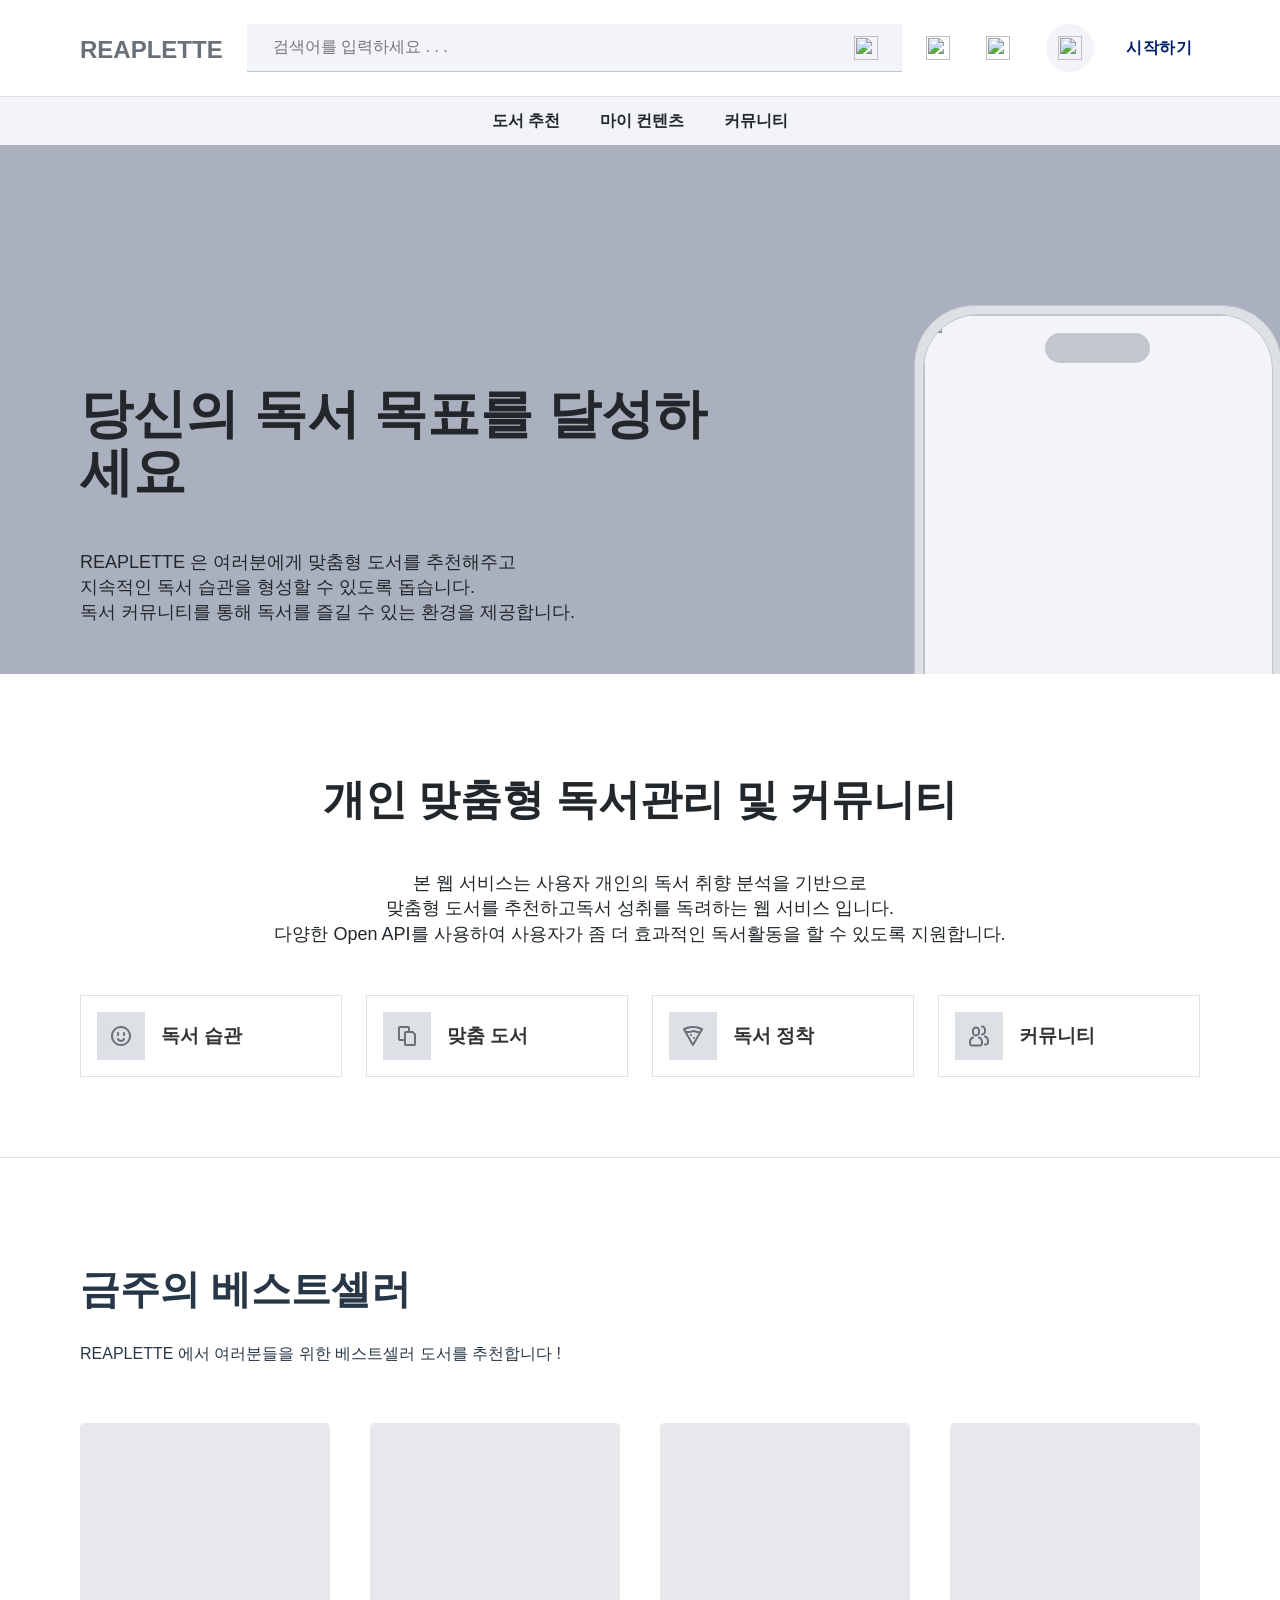
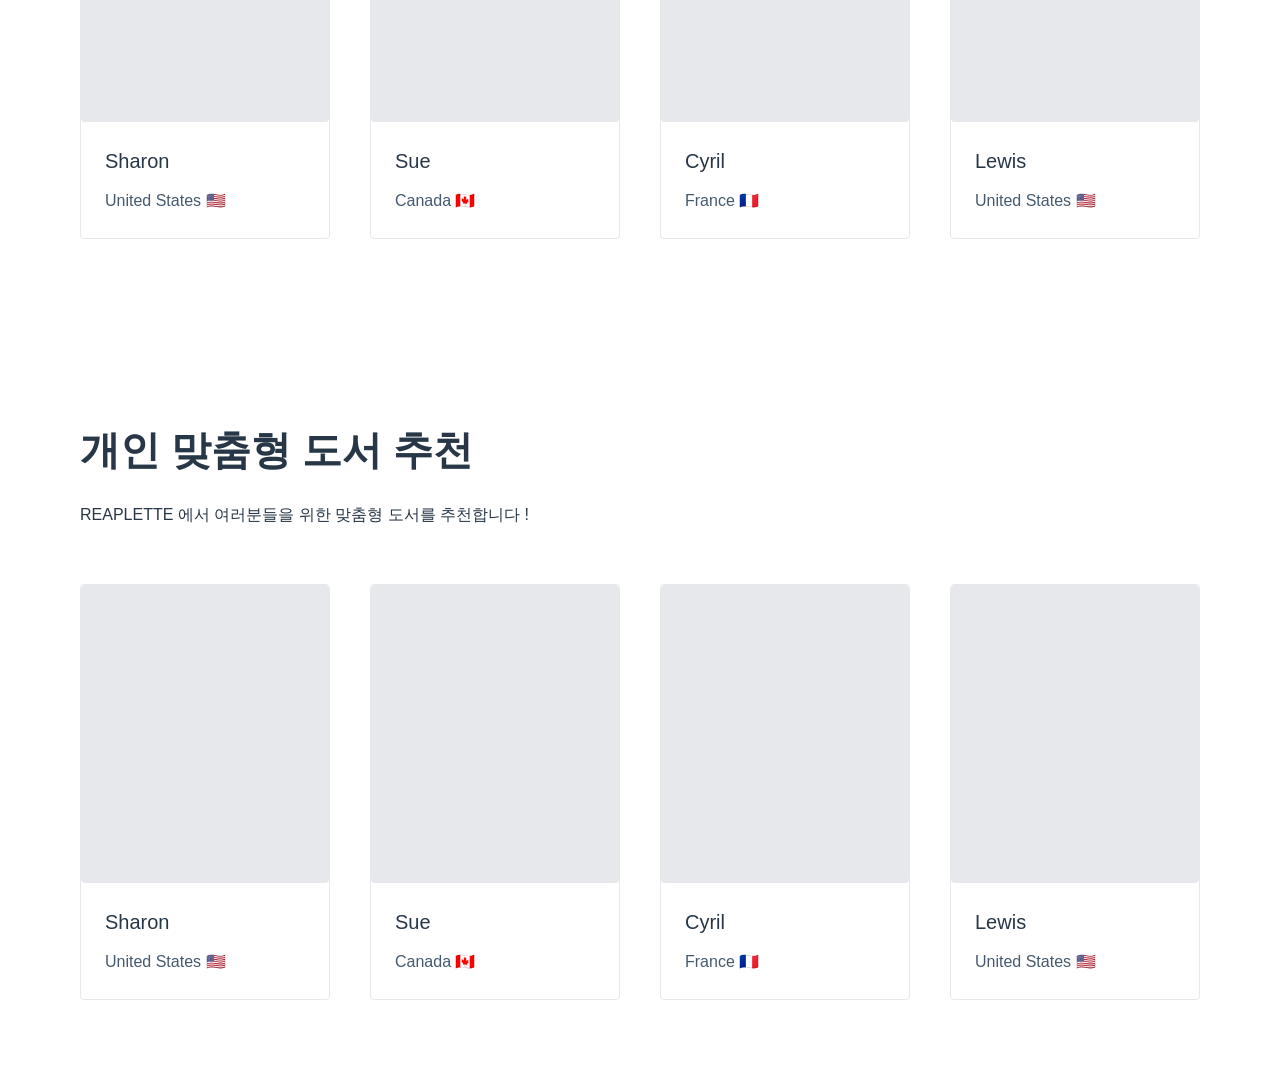
==== webapp/WEB-INF/views/index.html @ 8cab326d "폴더링 정립" ====
<!DOCTYPE html>
<html lang="en">
<head>
  <meta charset="UTF-8">
  <meta http-equiv="X-UA-Compatible" content="IE=edge">
  <meta name="viewport" content="width=device-width, initial-scale=1.0">
  <link rel="stylesheet" href="./vars.css">
  <link rel="stylesheet" href="../resources/css/indexstyle.css">
  <link rel="stylesheet" href="../resources/css/headerstyle.css">
  
  
  <style>

.container {
    max-width: 1200px;
    margin: 0 auto;
    padding: 20px;
  }
  
  .header {
    display: flex;
    justify-content: space-between;
    align-items: center;
    margin-bottom: 20px;
  }
  
  .header h1 {
    font-size: 1.5rem;
    color: #333;
  }
  
  .new-post-btn {
    padding: 10px 20px;
    background-color: #007bff;
    color: white;
    border: none;
    border-radius: 5px;
    cursor: pointer;
    float: right;
  }
  
  .new-post-btn:hover {
    background-color: #0056b3;
  }
  
  .post-grid {
    display: grid;
    grid-template-columns: repeat(4, 1fr);
    gap: 20px;
  }
  
  .post-card {
    background: white;
    border-radius: 8px;
    box-shadow: 0 4px 8px rgba(0, 0, 0, 0.1);
    overflow: hidden;
    transition: transform 0.2s;
  }
  
  .post-card:hover {
    transform: translateY(-5px);
  }
  
  .image-placeholder {
    width: 100%;
    height: 150px;
    background-color: #ddd;
  }
  
  .post-info {
    padding: 15px;
  }
  
  .category {
    font-size: 0.9rem;
    color: #007bff;
  }
  
  .title {
    font-size: 1.2rem;
    color: #333;
    margin: 10px 0;
  }
  
  .description {
    font-size: 0.9rem;
    color: #666;
  }
  
  .author {
    display: flex;
    align-items: center;
    margin-top: 15px;
  }
  
  .avatar-placeholder {
    width: 40px;
    height: 40px;
    background-color: #ccc;
    border-radius: 50%;
    margin-right: 10px;
  }
  
  .name {
    font-size: 0.9rem;
    font-weight: bold;
    color: #333;
  }
  
  .role {
    font-size: 0.8rem;
    color: #666;
  }
  
  .view-more-btn {
    display: block;
    margin: 20px auto;
    padding: 10px 20px;
    background-color: #007bff;
    color: white;
    border: none;
    border-radius: 5px;
    cursor: pointer;
  }
  
  .view-more-btn:hover {
    background-color: #0056b3;
  }
  

   a,
   button,
   input,
   select,
   h1,
   h2,
   h3,
   h4,
   h5,
   * {
       box-sizing: border-box;
       margin: 0;
       padding: 0;
       border: none;
       text-decoration: none;
       background: none;
   
       -webkit-font-smoothing: antialiased;
   }
   
   menu, ol, ul {
       list-style-type: none;
       margin: 0;
       padding: 0;
   }


   </style>
  <title>리플렛 방문을 환영합니다.</title>
</head>
<body>

    <header>
        <link rel="stylesheet" href="../../resources/css/headerstyle.css">
        
        
          <div class="desktop-horizontal-logo-left-not-logged-menu-bottom-search-icons-right">
            <div class="top">
              <div class="logo">
        
                <!-- 메인 이동 -->
                <a href="/index">
                  <div class="text">
                    <div class="webby-frames">REAPLETTE</div>
                    <div class="for-figma"></div>
                  </div>
                </a>
              </div>
        
              <!-- 검색창 -->
              <form class="field" action="/search/total">
                <div>
                  
                  <input class="text2" placeholder="검색어를 입력하세요 . . .">
                  <img class="icon-jam-icons-outline-logos-search"
                  src="../../resources/images/icon-jam-icons-outline-logos-search0.svg" />
                </div>
              </form>
        
        
              <!-- 커뮤니티 버튼 -->
              <a href="/community/main">
                <div class="buttons-group">
                  <img class="icon-heroicons-outline-user-group"
                    src="../../resources/images/icon-heroicons-outline-user-group0.svg" />
                </div>
              </a>
        
              <!-- 알람버튼 -->
              <a href="/notification/list">
                <div class="button">
                  <img class="icon-jam-icons-outline-logos-bell"
                    src="../../resources/images/icon-jam-icons-outline-logos-bell0.svg" />
                </div>
              </a>
        
              <!-- 유저프로필 -->
              <a href="/myPage/info">
                <div class="user-thumb">
                  <img class="icon-jam-icons-outline-logos-user"
                    src="../../resources/images/icon-jam-icons-outline-logos-user0.svg" />
                </div>
        
              </a>
        
        
              <!-- 로그인/회원가입버튼 -->
              <a href="/login.jsp">
                <div class="button2">
        
                  <div class="text-container">
                    <div class="button-text">시작하기</div>
                  </div>
        
                </div>
              </a>
        
        
            </div>
          </div>
        
          <div class="menu">
        
            <div class="left">
        
              <a href="/rec/recBooks">
                <div class="menu-item">
                  <div class="menu-item2">도서 추천</div>
                </div>
              </a>
        
        
              <a href="/myPage/info">
                <div class="menu-item">
                  <div class="menu-item2">마이 컨텐츠</div>
                </div>
              </a>
        
              <a href="/community/main">
                <div class="menu-item">
                  <div class="menu-item2">커뮤니티</div>
                </div>
              </a>
        
            </div>
          </div>
          </div>
        
        </header>

  <div class="div">
   
    <div class="section">
      <div class="content">
        <div class="section-text">
          <div class="top2">
            <div class="main-headline">당신의 독서 목표를 달성하세요</div>
          </div>
          <div class="paragraph">
            REAPLETTE 은 여러분에게 맞춤형 도서를 추천해주고<br>지속적인 독서 습관을 형성할 수 있도록 돕습니다.
            <br/>
            독서 커뮤니티를 통해 독서를 즐길 수 있는 환경을 제공합니다.
          </div>
        </div>
      </div>
      <div class="right">
        <div class="screen-phone">
          <img class="image" src="image0.png" />
          <div class="dynamic-island"></div>
        </div>
      </div>
    </div>
    <div class="section2">
      <div class="section-text">
        <div class="top2">
          <div class="secondary-headline">개인 맞춤형 독서관리 및 커뮤니티</div>
        </div>
        <div class="paragraph2">
            본 웹 서비스는 사용자 개인의 독서 취향 분석을 기반으로<br>맞춤형 도서를 추천하고독서 성취를 독려하는 웹 서비스 입니다.<br>다양한 Open API를 사용하여 사용자가 좀 더 효과적인 독서활동을 할 수 있도록 지원합니다.
        </div>
      </div>
      <div class="row">
        <div class="stats-card">
          <div class="content2">
            <div class="icon-container">
              <img
                class="icon-jam-icons-outline-logos-smiley"
                src="../resources/images/icon-jam-icons-outline-logos-smiley0.svg"
              />
            </div>
            <div class="text4">
              <div class="title-container">
                <div class="title">독서 습관</div>
              </div>
              
            </div>
          </div>
        </div>

        <div class="stats-card">
          <div class="content2">
            <div class="icon-container">
              <img
                class="icon-jam-icons-outline-logos-files"
                src="../resources/images/icon-jam-icons-outline-logos-files0.svg"
              />
            </div>
            <div class="text4">
              <div class="title-container">
                <div class="title">맞춤 도서</div>
              </div>
             
            </div>
          </div>
        </div>
        <div class="stats-card">
          <div class="content2">
            <div class="icon-container">
              <img
                class="icon-jam-icons-outline-logos-pizza-slice"
                src="../resources/images/icon-jam-icons-outline-logos-pizza-slice0.svg"
              />
            </div>
            <div class="text4">
              <div class="title-container">
                <div class="title">독서 정착</div>
              </div>
              
            </div>
          </div>
        </div>
        <div class="stats-card">
          <div class="content2">
            <div class="icon-container">
              <img
                class="icon-jam-icons-outline-logos-users"
                src="../resources/images/icon-jam-icons-outline-logos-users0.svg"
              />
            </div>
            <div class="text4">
              <div class="title-container">
                <div class="title">커뮤니티</div>
              </div>
             
            </div>
          </div>
        </div>
      </div>
    </div>

    
    


    <div class="auto-layout-vertical">
        <div class="auto-layout-horizontal">
          <div class="auto-layout-vertical2">
            <div class="auto-layout-vertical3">
              
              <div class="div2">금주의 베스트셀러</div>
            </div>
            <div
              class="we-re-mega-grateful-to-have-the-opportunity-to-educate-so-many-designers-and-developers-around-the-world-who-enjoy-the-energy-we-educate-with"
            >
              REAPLETTE 에서 여러분들을 위한 베스트셀러 도서를 추천합니다 !
            </div>
          </div>
          <div class="type-primary-size-large-status-enable2">
            <div class="button5">Read Testimonials</div>
          </div>
        </div>
        <div class="auto-layout-horizontal2">
  
          <div class="style-informative-orientation-vertical">
            <div class="style-square"></div>
            <div class="auto-layout-vertical4">
              <div class="auto-layout-vertical5">
                <div class="sharon">Sharon</div>
                <div class="united-states">United States 🇺🇸</div>
              </div>
            </div>
          </div>
          <div class="style-informative-orientation-vertical">
            <div class="style-square"></div>
            <div class="auto-layout-vertical4">
              <div class="auto-layout-vertical5">
                <div class="sue">Sue</div>
                <div class="canada">Canada 🇨🇦</div>
              </div>
            </div>
          </div>
  
          
  
          <div class="style-informative-orientation-vertical">
            <div class="style-square"></div>
            <div class="auto-layout-vertical4">
              <div class="auto-layout-vertical5">
                <div class="cyril">Cyril</div>
                <div class="france">France 🇫🇷</div>
              </div>
            </div>
          </div>
  
          <div class="style-informative-orientation-vertical">
            <div class="style-square"></div>
            <div class="auto-layout-vertical4">
              <div class="auto-layout-vertical5">
                <div class="lewis">Lewis</div>
                <div class="united-states">United States 🇺🇸</div>
              </div>
            </div>  
          </div>
  
        </div>
      </div>


    <!-- <div class="section3">
      <div class="section-text2">
        <div class="top2">
          <div class="secondary-headline">추천 작가</div>
        </div>
      </div>

      <div class="images">
        <div class="team-member">
          <img class="placeholder-picture" src="placeholder-picture0.png" />
          <div class="name-and-role">
            <div class="name">Darrell Steward</div>
            <div class="role">UI Designer &amp; Co-founder</div>
          </div>
          <div class="frame-48">
            <img
              class="icon-jam-icons-outline-logos-linkedin"
              src="icon-jam-icons-outline-logos-linkedin0.svg"
            />
            <img
              class="icon-jam-icons-outline-logos-twitter"
              src="icon-jam-icons-outline-logos-twitter0.svg"
            />
            <img
              class="icon-jam-icons-outline-logos-instagram"
              src="icon-jam-icons-outline-logos-instagram0.svg"
            />
            <img
              class="icon-jam-icons-outline-logos-facebook"
              src="icon-jam-icons-outline-logos-facebook0.svg"
            />
          </div>
          <div class="button4">
            <div class="text-container2">
              <div class="button-text2">Contact Darrell</div>
            </div>
          </div>
        </div>
        <div class="team-member">
          <img class="placeholder-picture" src="placeholder-picture1.png" />
          <div class="name-and-role">
            <div class="name">Savannah Nguyen</div>
            <div class="role">UX Designer &amp; Co-founder</div>
          </div>
          <div class="frame-48">
            <img
              class="icon-jam-icons-outline-logos-linkedin2"
              src="icon-jam-icons-outline-logos-linkedin1.svg"
            />
            <img
              class="icon-jam-icons-outline-logos-twitter2"
              src="icon-jam-icons-outline-logos-twitter1.svg"
            />
            <img
              class="icon-jam-icons-outline-logos-instagram2"
              src="icon-jam-icons-outline-logos-instagram1.svg"
            />
            <img
              class="icon-jam-icons-outline-logos-facebook2"
              src="icon-jam-icons-outline-logos-facebook1.svg"
            />
          </div>
          <div class="button4">
            <div class="text-container2">
              <div class="button-text2">Contact Savannah</div>
            </div>
          </div>
        </div>
        <div class="team-member">
          <img class="placeholder-picture" src="placeholder-picture2.png" />
          <div class="name-and-role">
            <div class="name">Dianne Russell</div>
            <div class="role">Developer</div>
          </div>
          <div class="frame-48">
            <img
              class="icon-jam-icons-outline-logos-linkedin3"
              src="icon-jam-icons-outline-logos-linkedin2.svg"
            />
            <img
              class="icon-jam-icons-outline-logos-twitter3"
              src="icon-jam-icons-outline-logos-twitter2.svg"
            />
            <img
              class="icon-jam-icons-outline-logos-instagram3"
              src="icon-jam-icons-outline-logos-instagram2.svg"
            />
            <img
              class="icon-jam-icons-outline-logos-facebook3"
              src="icon-jam-icons-outline-logos-facebook2.svg"
            />
          </div>
          <div class="button4">
            <div class="text-container2">
              <div class="button-text2">Contact Dianne</div>
            </div>
          </div>
        </div>
        <div class="team-member">
          <img class="placeholder-picture" src="placeholder-picture3.png" />
          <div class="name-and-role">
            <div class="name">Kristin Watson</div>
            <div class="role">Sr. Product Designer</div>
          </div>
          <div class="frame-48">
            <img
              class="icon-jam-icons-outline-logos-linkedin4"
              src="icon-jam-icons-outline-logos-linkedin3.svg"
            />
            <img
              class="icon-jam-icons-outline-logos-twitter4"
              src="icon-jam-icons-outline-logos-twitter3.svg"
            />
            <img
              class="icon-jam-icons-outline-logos-instagram4"
              src="icon-jam-icons-outline-logos-instagram3.svg"
            />
            <img
              class="icon-jam-icons-outline-logos-facebook4"
              src="icon-jam-icons-outline-logos-facebook3.svg"
            />
          </div>
          <div class="button4">
            <div class="text-container2">
              <div class="button-text2">Contact Kristin</div>
            </div>
          </div>
        </div>
      </div>
    </div> -->


    <div class="auto-layout-vertical">
      <div class="auto-layout-horizontal">
        <div class="auto-layout-vertical2">
          <div class="auto-layout-vertical3">
            
            <div class="div2">개인 맞춤형 도서 추천</div>
          </div>
          <div
            class="we-re-mega-grateful-to-have-the-opportunity-to-educate-so-many-designers-and-developers-around-the-world-who-enjoy-the-energy-we-educate-with"
          >
            REAPLETTE 에서 여러분들을 위한 맞춤형 도서를 추천합니다 !
          </div>
        </div>
        <div class="type-primary-size-large-status-enable2">
          <div class="button5">Read Testimonials</div>
        </div>
      </div>
      <div class="auto-layout-horizontal2">

        <div class="style-informative-orientation-vertical">
          <div class="style-square"></div>
          <div class="auto-layout-vertical4">
            <div class="auto-layout-vertical5">
              <div class="sharon">Sharon</div>
              <div class="united-states">United States 🇺🇸</div>
            </div>
          </div>
        </div>
        <div class="style-informative-orientation-vertical">
          <div class="style-square"></div>
          <div class="auto-layout-vertical4">
            <div class="auto-layout-vertical5">
              <div class="sue">Sue</div>
              <div class="canada">Canada 🇨🇦</div>
            </div>
          </div>
        </div>

        

        <div class="style-informative-orientation-vertical">
          <div class="style-square"></div>
          <div class="auto-layout-vertical4">
            <div class="auto-layout-vertical5">
              <div class="cyril">Cyril</div>
              <div class="france">France 🇫🇷</div>
            </div>
          </div>
        </div>

        <div class="style-informative-orientation-vertical">
          <div class="style-square"></div>
          <div class="auto-layout-vertical4">
            <div class="auto-layout-vertical5">
              <div class="lewis">Lewis</div>
              <div class="united-states">United States 🇺🇸</div>
            </div>
          </div>  
        </div>

      </div>
    </div>


 <!-- 건호 섹션 부분 -->
    <!-- <section class="container">
        <div>
            <header class="header">
                <h1>🔥 실시간 인기 게시글</h1>
            </header>

            <div class="post-grid">

                <div class="post-card">
                    <div class="image-placeholder"></div>
                    <div class="post-info">
                        <p class="category">Category</p>
                        <h3 class="title">Title</h3>
                        <p class="description">
                            Egestas elit dui scelerisque ut eu purus aliquam vitae habitasse.
                        </p>
                        <div class="author">
                            <div class="avatar-placeholder"></div>
                            <div>
                                <p class="name">Jane Doe</p>
                                <p class="role">Senior Designer</p>
                            </div>
                        </div>
                    </div>
                </div>

                <div class="post-card">
                    <div class="image-placeholder"></div>
                    <div class="post-info">
                        <p class="category">Category</p>
                        <h3 class="title">Title</h3>
                        <p class="description">
                            Egestas elit dui scelerisque ut eu purus aliquam vitae habitasse.
                        </p>
                        <div class="author">
                            <div class="avatar-placeholder"></div>
                            <div>
                                <p class="name">Jane Doe</p>
                                <p class="role">Senior Designer</p>
                            </div>
                        </div>
                    </div>
                </div>

                <div class="post-card">
                    <div class="image-placeholder"></div>
                    <div class="post-info">
                        <p class="category">Category</p>
                        <h3 class="title">Title</h3>
                        <p class="description">
                            Egestas elit dui scelerisque ut eu purus aliquam vitae habitasse.
                        </p>
                        <div class="author">
                            <div class="avatar-placeholder"></div>
                            <div>
                                <p class="name">Jane Doe</p>
                                <p class="role">Senior Designer</p>
                            </div>
                        </div>
                    </div>
                </div>

                <div class="post-card">
                    <div class="image-placeholder"></div>
                    <div class="post-info">
                        <p class="category">Category</p>
                        <h3 class="title">Title</h3>
                        <p class="description">
                            Egestas elit dui scelerisque ut eu purus aliquam vitae habitasse.
                        </p>
                        <div class="author">
                            <div class="avatar-placeholder"></div>
                            <div>
                                <p class="name">Jane Doe</p>
                                <p class="role">Senior Designer</p>
                            </div>
                        </div>
                    </div>
                </div>
            </div>
        </div>
    </section> -->


    <!-- footer 부분 -->
    <!-- <div class="desktop-m-logo-left-menu-icons-copy-layout-1">
      <div class="top3">
        <div class="logo-container">
          <div class="logo">
            <img class="icon-container2" src="icon-container4.svg" />
            <div class="text">
              <div class="webby-frames2">WebbyFrames</div>
              <div class="for-figma2">for Figma</div>
            </div>
          </div>
        </div>
        <div class="menu2">
          <div class="menu-item4">
            <div class="menu-item5">Eleven</div>
          </div>
          <div class="menu-item4">
            <div class="menu-item5">Twelve</div>
          </div>
          <div class="menu-item4">
            <div class="menu-item5">Thirteen</div>
          </div>
          <div class="menu-item4">
            <div class="menu-item5">Fourteen</div>
          </div>
          <div class="menu-item4">
            <div class="menu-item5">Fifteen</div>
          </div>
          <div class="menu-item4">
            <div class="menu-item5">Sixteen</div>
          </div>
        </div>
        
        
        <div class="social-icons">
          <img
            class="icon-jam-icons-outline-logos-youtube"
            src="icon-jam-icons-outline-logos-youtube0.svg"
          />
          <img
            class="icon-jam-icons-outline-logos-facebook5"
            src="icon-jam-icons-outline-logos-facebook4.svg"
          />
          <img
            class="icon-jam-icons-outline-logos-twitter5"
            src="icon-jam-icons-outline-logos-twitter4.svg"
          />
          <img
            class="icon-jam-icons-outline-logos-instagram5"
            src="icon-jam-icons-outline-logos-instagram4.svg"
          />
          <img
            class="icon-jam-icons-outline-logos-linkedin5"
            src="icon-jam-icons-outline-logos-linkedin4.svg"
          />
        </div>
      </div>
      <div class="company-name-202-x-all-rights-reserved">
        CompanyName @ 202X. All rights reserved.
      </div>
    </div> -->
  </div>
  
</body>
</html>
---- webapp/WEB-INF/resources/css/indexstyle.css ----
.div,
.div * {
  box-sizing: border-box;
}
.div {
  display: flex;
  flex-direction: column;
  gap: 1.4375rem;
  align-items: flex-start;
  justify-content: flex-start;
  position: relative;
}
.desktop-horizontal-logo-left-not-logged-menu-bottom-search-icons-right {
  background: var(--default-white, #ffffff);
  border-style: solid;
  border-color: var(--coolgray-20, #dde1e6);
  border-width: 0rem 0rem 0.0625rem 0rem;
  display: flex;
  flex-direction: column;
  gap: 0rem;
  align-items: flex-start;
  justify-content: center;
  align-self: stretch;
  flex-shrink: 0;
  position: relative;
}
.top {
  padding: 1.5rem 5rem 1.5rem 5rem;
  display: flex;
  flex-direction: row;
  gap: 1.5rem;
  align-items: center;
  justify-content: flex-start;
  align-self: stretch;
  flex-shrink: 0;
  position: relative;
}
.logo {
  display: flex;
  flex-direction: row;
  gap: 0.25rem;
  align-items: flex-start;
  justify-content: flex-start;
  flex-shrink: 0;
  position: relative;
}
.text {
  display: flex;
  flex-direction: column;
  align-items: flex-end;
  justify-content: center;
  flex-shrink: 0;
  position: relative;
}
.webby-frames {
  color: var(--coolgray-60, #697077);
  text-align: left;
  font-family: var(--heading-4-font-family, "Roboto-Bold", sans-serif);
  font-size: var(--heading-4-font-size, 1.5rem);
  line-height: var(--heading-4-line-height, 110%);
  font-weight: var(--heading-4-font-weight, 700);
  position: relative;
  display: flex;
  align-items: flex-end;
  justify-content: flex-start;
}
.for-figma {
  margin: -0.25rem 0 0 0;
  color: var(--coolgray-60, #697077);
  text-align: left;
  font-family: var(--body-xs-font-family, "Roboto-Regular", sans-serif);
  font-size: var(--body-xs-font-size, 0.75rem);
  line-height: var(--body-xs-line-height, 140%);
  font-weight: var(--body-xs-font-weight, 400);
  position: relative;
}
.field {
  background: var(--coolgray-10, #f2f4f8);
  border-style: solid;
  border-color: var(--coolgray-30, #c1c7cd);
  border-width: 0rem 0rem 0.0625rem 0rem;
  padding: 0.75rem 1rem 0.75rem 1rem;
  display: flex;
  flex-direction: row;
  gap: 0.5rem;
  align-items: center;
  justify-content: flex-start;
  flex: 1;
  height: 3rem;
  position: relative;
}
.icon-jam-icons-outline-logos-search {
  flex-shrink: 0;
  width: 1.5rem;
  height: 1.5rem;
  position: relative;
  overflow: visible;
}
.text2 {
  color: var(--coolgray-60, #697077);
  text-align: left;
  font-family: var(--body-m-font-family, "Roboto-Regular", sans-serif);
  font-size: var(--body-m-font-size, 1rem);
  line-height: var(--body-m-line-height, 140%);
  font-weight: var(--body-m-font-weight, 400);
  position: relative;
  flex: 1;
}
.buttons-group {
  display: flex;
  flex-direction: row;
  gap: 1rem;
  align-items: center;
  justify-content: flex-end;
  flex-shrink: 0;
  position: relative;
}
.icon-heroicons-outline-user-group {
  flex-shrink: 0;
  width: 1.5rem;
  height: 1.5rem;
  position: relative;
  overflow: visible;
}
.button {
  padding: 1rem 0.5rem 1rem 0.5rem;
  display: flex;
  flex-direction: row;
  gap: 1rem;
  align-items: center;
  justify-content: center;
  flex-shrink: 0;
  width: 3rem;
  height: 3rem;
  position: relative;
}
.icon-jam-icons-outline-logos-bell {
  flex-shrink: 0;
  width: 1.5rem;
  height: 1.5rem;
  position: relative;
  overflow: visible;
}
.badge {
  background: var(--default-alert, #da1e28);
  border-radius: 0.75rem;
  padding: 0.03125rem 0.34375rem 0.03125rem 0.34375rem;
  display: flex;
  flex-direction: row;
  gap: 0.625rem;
  align-items: center;
  justify-content: center;
  flex-shrink: 0;
  position: absolute;
  left: 1.5rem;
  top: 0.5rem;
}
.text3 {
  color: var(--default-white, #ffffff);
  text-align: center;
  font-family: var(--body-xs-font-family, "Roboto-Regular", sans-serif);
  font-size: var(--body-xs-font-size, 0.75rem);
  line-height: var(--body-xs-line-height, 140%);
  font-weight: var(--body-xs-font-weight, 400);
  position: relative;
}
.user-thumb {
  background: var(--coolgray-10, #f2f4f8);
  border-radius: 6.25rem;
  display: flex;
  flex-direction: row;
  gap: 0.625rem;
  align-items: center;
  justify-content: center;
  flex-shrink: 0;
  width: 3rem;
  height: 3rem;
  position: relative;
}
.icon-jam-icons-outline-logos-user {
  flex-shrink: 0;
  width: 1.5rem;
  height: 1.5rem;
  position: relative;
  overflow: visible;
}
.button2 {
  padding: 1rem 0.5rem 1rem 0.5rem;
  display: flex;
  flex-direction: row;
  gap: 1rem;
  align-items: center;
  justify-content: center;
  flex-shrink: 0;
  height: 3rem;
  position: relative;
}
.text-container {
  display: flex;
  flex-direction: row;
  gap: 0rem;
  align-items: center;
  justify-content: center;
  flex-shrink: 0;
  position: relative;
}
.button-text {
  color: var(--primary-90, #001d6c);
  text-align: left;
  font-family: var(--button-m-font-family, "Roboto-Bold", sans-serif);
  font-size: var(--button-m-font-size, 1rem);
  line-height: var(--button-m-line-height, 100%);
  letter-spacing: var(--button-m-letter-spacing, 0.03125rem);
  font-weight: var(--button-m-font-weight, 700);
  position: relative;
}
.menu {
  background: var(--coolgray-10, #f2f4f8);
  padding: 0.5rem 5rem 0.5rem 5rem;
  display: flex;
  flex-direction: row;
  gap: 0.5rem;
  align-items: center;
  justify-content: flex-start;
  align-self: stretch;
  flex-shrink: 0;
  position: relative;
}
.left {
  display: flex;
  flex-direction: row;
  gap: 0.5rem;
  align-items: center;
  justify-content: center;
  flex: 1;
  position: relative;
}
.menu-item {
  padding: 0.5rem 1rem 0.5rem 1rem;
  display: flex;
  flex-direction: row;
  gap: 0.5rem;
  align-items: center;
  justify-content: flex-start;
  flex-shrink: 0;
  position: relative;
}
.menu-item2 {
  color: var(--coolgray-90, #21272a);
  text-align: left;
  font-family: var(--other-menu-m-font-family, "Roboto-Bold", sans-serif);
  font-size: var(--other-menu-m-font-size, 1rem);
  line-height: var(--other-menu-m-line-height, 100%);
  font-weight: var(--other-menu-m-font-weight, 700);
  position: relative;
}
.menu-item3 {
  padding: 0.25rem 1rem 0.25rem 1rem;
  display: flex;
  flex-direction: row;
  gap: 0.5rem;
  align-items: center;
  justify-content: flex-start;
  flex-shrink: 0;
  position: relative;
}
.section {
  background: #aab0bd;
  padding: 10rem 5rem 0rem 5rem;
  display: flex;
  flex-direction: row;
  gap: 5rem;
  align-items: flex-start;
  justify-content: flex-start;
  align-self: stretch;
  flex-shrink: 0;
  height: 33.0625rem;
  position: relative;
}
.content {
  padding: 5rem 0rem 5rem 0rem;
  display: flex;
  flex-direction: column;
  gap: 4rem;
  align-items: flex-start;
  justify-content: center;
  flex-shrink: 0;
  width: 42.125rem;
  position: relative;
}
.section-text {
  display: flex;
  flex-direction: column;
  gap: 3rem;
  align-items: flex-start;
  justify-content: flex-start;
  align-self: stretch;
  flex-shrink: 0;
  position: relative;
}
.top2 {
  display: flex;
  flex-direction: column;
  gap: 0.5rem;
  align-items: center;
  justify-content: flex-start;
  align-self: stretch;
  flex-shrink: 0;
  position: relative;
}
.main-headline {
  color: var(--coolgray-90, #21272a);
  text-align: left;
  font-family: "Roboto-Bold", sans-serif;
  font-size: 3.3125rem;
  line-height: 110%;
  font-weight: 700;
  position: relative;
  align-self: stretch;
}
.paragraph {
  color: var(--coolgray-90, #21272a);
  text-align: left;
  font-family: var(--body-l-font-family, "Roboto-Regular", sans-serif);
  font-size: var(--body-l-font-size, 1.125rem);
  line-height: var(--body-l-line-height, 140%);
  font-weight: var(--body-l-font-weight, 400);
  position: relative;
  align-self: stretch;
}
.right {
  padding: 0rem 5rem 0rem 5rem;
  display: flex;
  flex-direction: row;
  gap: 0.625rem;
  align-items: flex-start;
  justify-content: flex-start;
  align-self: stretch;
  flex-shrink: 0;
  position: relative;
  overflow: hidden;
}
.screen-phone {
  background: var(--coolgray-20, #dde1e6);
  border-radius: 3.75rem;
  border-style: solid;
  border-color: var(--coolgray-30, #c1c7cd);
  border-width: 0.0625rem;
  padding: 0.5rem;
  display: flex;
  flex-direction: row;
  gap: 0.625rem;
  align-items: flex-start;
  justify-content: flex-start;
  flex-shrink: 0;
  position: relative;
}
.image {
  background: linear-gradient(to left, #f2f4f8, #f2f4f8);
  border-radius: 3.4375rem;
  border-style: solid;
  border-color: var(--coolgray-30, #c1c7cd);
  border-width: 0.0625rem;
  flex-shrink: 0;
  width: 21.875rem;
  height: 46.875rem;
  position: relative;
  object-fit: cover;
}
.dynamic-island {
  background: var(--coolgray-30, #c1c7cd);
  border-radius: 1.25rem;
  flex-shrink: 0;
  width: 28.69%;
  height: 3.92%;
  position: absolute;
  right: 35.79%;
  left: 35.52%;
  bottom: 92.56%;
  top: 3.52%;
}
.section2 {
  background: var(--default-white, #ffffff);
  border-style: solid;
  border-color: var(--coolgray-20, #dde1e6);
  border-width: 0rem 0rem 0.0625rem 0rem;
  padding: 5rem;
  display: flex;
  flex-direction: column;
  gap: 3rem;
  align-items: center;
  justify-content: flex-start;
  align-self: stretch;
  flex-shrink: 0;
  position: relative;
}
.secondary-headline {
  color: var(--coolgray-90, #21272a);
  text-align: center;
  font-family: var(--heading-2-font-family, "Roboto-Bold", sans-serif);
  font-size: var(--heading-2-font-size, 2.625rem);
  line-height: var(--heading-2-line-height, 110%);
  font-weight: var(--heading-2-font-weight, 700);
  position: relative;
  align-self: stretch;
}
.paragraph2 {
  color: var(--coolgray-90, #21272a);
  text-align: center;
  font-family: var(--body-l-font-family, "Roboto-Regular", sans-serif);
  font-size: var(--body-l-font-size, 1.125rem);
  line-height: var(--body-l-line-height, 140%);
  font-weight: var(--body-l-font-weight, 400);
  position: relative;
  align-self: stretch;
}
.row {
  display: flex;
  flex-direction: row;
  gap: 1.5rem;
  align-items: flex-start;
  justify-content: flex-start;
  align-self: stretch;
  flex-shrink: 0;
  position: relative;
}
.stats-card {
  background: var(--default-white, #ffffff);
  border-style: solid;
  border-color: var(--coolgray-20, #dde1e6);
  border-width: 0.0625rem;
  padding: 1rem;
  display: flex;
  flex-direction: column;
  gap: 1rem;
  align-items: center;
  justify-content: flex-start;
  flex: 1;
  position: relative;
}
.content2 {
  display: flex;
  flex-direction: row;
  gap: 1rem;
  align-items: center;
  justify-content: flex-start;
  align-self: stretch;
  flex-shrink: 0;
  position: relative;
}
.icon-container {
  background: var(--coolgray-20, #dde1e6);
  display: flex;
  flex-direction: row;
  gap: 0rem;
  align-items: center;
  justify-content: center;
  flex-shrink: 0;
  width: 3rem;
  height: 3rem;
  position: relative;
}
.icon-jam-icons-outline-logos-smiley {
  flex-shrink: 0;
  width: 1.5rem;
  height: 1.5rem;
  position: relative;
  overflow: visible;
}
.text4 {
  display: flex;
  flex-direction: column;
  gap: 0rem;
  align-items: flex-start;
  justify-content: flex-start;
  flex: 1;
  position: relative;
}
.title-container {
  display: flex;
  flex-direction: row;
  gap: 0.5rem;
  align-items: center;
  justify-content: flex-start;
  align-self: stretch;
  flex-shrink: 0;
  position: relative;
}
.title {
  color: var(--coolgray-90, #21272a);
  text-align: left;
  font-family: var(--heading-4-font-family, "Roboto-Bold", sans-serif);
  font-size: var(--heading-4-font-size, 1.5rem);
  line-height: var(--heading-4-line-height, 110%);
  font-weight: var(--heading-4-font-weight, 700);
  position: relative;
  flex: 1;
}
.description-bottom {
  color: var(--coolgray-60, #697077);
  text-align: left;
  font-family: var(--body-m-font-family, "Roboto-Regular", sans-serif);
  font-size: var(--body-m-font-size, 1rem);
  line-height: var(--body-m-line-height, 140%);
  font-weight: var(--body-m-font-weight, 400);
  position: relative;
}
.icon-jam-icons-outline-logos-files {
  flex-shrink: 0;
  width: 1.5rem;
  height: 1.5rem;
  position: relative;
  overflow: visible;
}
.icon-jam-icons-outline-logos-pizza-slice {
  flex-shrink: 0;
  width: 1.5rem;
  height: 1.5rem;
  position: relative;
  overflow: visible;
}
.icon-jam-icons-outline-logos-users {
  flex-shrink: 0;
  width: 1.5rem;
  height: 1.5rem;
  position: relative;
  overflow: visible;
}
.auto-layout-vertical {
  background: var(--color-main-100, #ffffff);
  padding: var(--space-space-80, 5rem);
  display: flex;
  flex-direction: column;
  gap: var(--space-space-56, 3.5rem);
  align-items: flex-start;
  justify-content: flex-start;
  align-self: stretch;
  flex-shrink: 0;
  position: relative;
}
.auto-layout-horizontal {
  display: flex;
  flex-direction: row;
  align-items: flex-end;
  justify-content: space-between;
  align-self: stretch;
  flex-shrink: 0;
  position: relative;
}
.auto-layout-vertical2 {
  display: flex;
  flex-direction: column;
  gap: var(--space-space-24, 1.5rem);
  align-items: flex-start;
  justify-content: flex-start;
  flex-shrink: 0;
  width: 31.875rem;
  position: relative;
}
.auto-layout-vertical3 {
  display: flex;
  flex-direction: column;
  gap: var(--space-space-4, 0.25rem);
  align-items: flex-start;
  justify-content: flex-start;
  align-self: stretch;
  flex-shrink: 0;
  position: relative;
}
.live-bootcamps {
  color: var(--color-secondary-100, #283747);
  text-align: left;
  font-family: var(
    --body-14-medium-font-family,
    "PlusJakartaSans-Medium",
    sans-serif
  );
  font-size: var(--body-14-medium-font-size, 0.875rem);
  line-height: var(--body-14-medium-line-height, 1.5rem);
  font-weight: var(--body-14-medium-font-weight, 500);
  position: relative;
  align-self: stretch;
}
.div2 {
  color: var(--color-secondary-100, #283747);
  text-align: left;
  font-family: var(
    --heading-40-medium-font-family,
    "PlusJakartaSans-Bold",
    sans-serif
  );
  font-size: var(--heading-40-medium-font-size, 2.5rem);
  line-height: var(--heading-40-medium-line-height, 3.5rem);
  font-weight: var(--heading-40-medium-font-weight, 700);
  position: relative;
  align-self: stretch;
}
.div3 {
  color: var(--color-secondary-100, #283747);
  text-align: left;
  font-family: var(
    --body-16-regular-font-family,
    "PlusJakartaSans-Regular",
    sans-serif
  );
  font-size: var(--body-16-regular-font-size, 1rem);
  line-height: var(--body-16-regular-line-height, 1.625rem);
  font-weight: var(--body-16-regular-font-weight, 400);
  position: relative;
  align-self: stretch;
}
.type-primary-size-large-status-enable {
  background: var(--color-clickable-color, #2b73ff);
  border-radius: var(--space-space-4, 0.25rem);
  padding: 0rem var(--space-space-24, 1.5rem) 0rem var(--space-space-24, 1.5rem);
  display: flex;
  flex-direction: row;
  gap: var(--space-space-12, 0.75rem);
  align-items: center;
  justify-content: center;
  flex-shrink: 0;
  height: var(--space-space-56, 3.5rem);
  position: relative;
}
.button3 {
  color: var(--color-main-100, #ffffff);
  text-align: left;
  font-family: var(
    --body-16-medium-font-family,
    "PlusJakartaSans-Bold",
    sans-serif
  );
  font-size: var(--body-16-medium-font-size, 1rem);
  line-height: var(--body-16-medium-line-height, 1.625rem);
  font-weight: var(--body-16-medium-font-weight, 700);
  position: relative;
}
.auto-layout-horizontal2 {
  display: flex;
  flex-direction: row;
  gap: var(--space-space-40, 2.5rem);
  align-items: flex-start;
  justify-content: flex-start;
  align-self: stretch;
  flex-shrink: 0;
  position: relative;
}
.auto-layout-horizontal3 {
  display: flex;
  flex-direction: row;
  gap: var(--space-space-40, 2.5rem);
  align-items: flex-start;
  justify-content: flex-start;
  align-self: stretch;
  flex-shrink: 0;
  width: 80rem;
  position: relative;
}
.type-only-icon-status-enable-size-large {
  border-radius: var(--space-space-4, 0.25rem);
  padding: 0rem 1.5rem 0rem 1.5rem;
  display: flex;
  flex-direction: row;
  gap: 0.625rem;
  align-items: center;
  justify-content: center;
  flex-shrink: 0;
  width: var(--space-space-56, 3.5rem);
  height: var(--space-space-56, 3.5rem);
  position: absolute;
  left: -3.5rem;
  top: 8.9375rem;
}
.arrow-arrow-left-md {
  flex-shrink: 0;
  width: 1.5rem;
  height: 1.5rem;
  position: relative;
  overflow: visible;
}
.type-only-icon-status-enable-size-large2 {
  border-radius: var(--space-space-4, 0.25rem);
  padding: 0rem 1.5rem 0rem 1.5rem;
  display: flex;
  flex-direction: row;
  gap: 0.625rem;
  align-items: center;
  justify-content: center;
  flex-shrink: 0;
  width: var(--space-space-56, 3.5rem);
  height: var(--space-space-56, 3.5rem);
  position: absolute;
  left: 80rem;
  top: 8.9375rem;
}
.arrow-arrow-right-md {
  flex-shrink: 0;
  width: 1.5rem;
  height: 1.5rem;
  position: relative;
  overflow: visible;
}
.style-informative-orientation-vertical {
  background: var(--color-main-100, #ffffff);
  border-radius: var(--space-space-4, 0.25rem);
  border-style: solid;
  border-color: var(--color-main-80, #e7e8eb);
  border-width: 0.0625rem;
  display: flex;
  flex-direction: column;
  gap: 0rem;
  align-items: flex-start;
  justify-content: flex-start;
  flex: 1;
  height: 26rem;
  position: relative;
  overflow: hidden;
}
.style-square {
  background: var(--color-main-80, #e7e8eb);
  border-radius: var(--space-space-4, 0.25rem);
  align-self: stretch;
  flex: 1;
  position: relative;
  overflow: hidden;
}
.auto-layout-vertical4 {
  padding: var(--space-space-24, 1.5rem);
  display: flex;
  flex-direction: column;
  gap: var(--space-space-16, 1rem);
  align-items: flex-start;
  justify-content: flex-start;
  align-self: stretch;
  flex-shrink: 0;
  position: relative;
}
.auto-layout-vertical5 {
  display: flex;
  flex-direction: column;
  gap: var(--space-space-12, 0.75rem);
  align-items: flex-start;
  justify-content: flex-start;
  align-self: stretch;
  flex-shrink: 0;
  position: relative;
}
.sharon {
  color: var(--color-secondary-100, #283747);
  text-align: left;
  font-family: var(
    --heading-20-medium-font-family,
    "PlusJakartaSans-Medium",
    sans-serif
  );
  font-size: var(--heading-20-medium-font-size, 1.25rem);
  line-height: var(--heading-20-medium-line-height, 1.875rem);
  font-weight: var(--heading-20-medium-font-weight, 500);
  position: relative;
  align-self: stretch;
}
.united-states {
  color: var(--color-secondary-80, #455a6f);
  text-align: left;
  font-family: var(
    --body-16-regular-font-family,
    "PlusJakartaSans-Regular",
    sans-serif
  );
  font-size: var(--body-16-regular-font-size, 1rem);
  line-height: var(--body-16-regular-line-height, 1.625rem);
  font-weight: var(--body-16-regular-font-weight, 400);
  position: relative;
  align-self: stretch;
  text-overflow: ellipsis;
  overflow: hidden;
}
.sue {
  color: var(--color-secondary-100, #283747);
  text-align: left;
  font-family: var(
    --heading-20-medium-font-family,
    "PlusJakartaSans-Medium",
    sans-serif
  );
  font-size: var(--heading-20-medium-font-size, 1.25rem);
  line-height: var(--heading-20-medium-line-height, 1.875rem);
  font-weight: var(--heading-20-medium-font-weight, 500);
  position: relative;
  align-self: stretch;
}
.canada {
  color: var(--color-secondary-80, #455a6f);
  text-align: left;
  font-family: var(
    --body-16-regular-font-family,
    "PlusJakartaSans-Regular",
    sans-serif
  );
  font-size: var(--body-16-regular-font-size, 1rem);
  line-height: var(--body-16-regular-line-height, 1.625rem);
  font-weight: var(--body-16-regular-font-weight, 400);
  position: relative;
  align-self: stretch;
  text-overflow: ellipsis;
  overflow: hidden;
}
.james {
  color: var(--color-secondary-100, #283747);
  text-align: left;
  font-family: var(
    --heading-20-medium-font-family,
    "PlusJakartaSans-Medium",
    sans-serif
  );
  font-size: var(--heading-20-medium-font-size, 1.25rem);
  line-height: var(--heading-20-medium-line-height, 1.875rem);
  font-weight: var(--heading-20-medium-font-weight, 500);
  position: relative;
  align-self: stretch;
}
.united-kingdom {
  color: var(--color-secondary-80, #455a6f);
  text-align: left;
  font-family: var(
    --body-16-regular-font-family,
    "PlusJakartaSans-Regular",
    sans-serif
  );
  font-size: var(--body-16-regular-font-size, 1rem);
  line-height: var(--body-16-regular-line-height, 1.625rem);
  font-weight: var(--body-16-regular-font-weight, 400);
  position: relative;
  align-self: stretch;
  text-overflow: ellipsis;
  overflow: hidden;
}
.cyril {
  color: var(--color-secondary-100, #283747);
  text-align: left;
  font-family: var(
    --heading-20-medium-font-family,
    "PlusJakartaSans-Medium",
    sans-serif
  );
  font-size: var(--heading-20-medium-font-size, 1.25rem);
  line-height: var(--heading-20-medium-line-height, 1.875rem);
  font-weight: var(--heading-20-medium-font-weight, 500);
  position: relative;
  align-self: stretch;
}
.france {
  color: var(--color-secondary-80, #455a6f);
  text-align: left;
  font-family: var(
    --body-16-regular-font-family,
    "PlusJakartaSans-Regular",
    sans-serif
  );
  font-size: var(--body-16-regular-font-size, 1rem);
  line-height: var(--body-16-regular-line-height, 1.625rem);
  font-weight: var(--body-16-regular-font-weight, 400);
  position: relative;
  align-self: stretch;
  text-overflow: ellipsis;
  overflow: hidden;
}
.lewis {
  color: var(--color-secondary-100, #283747);
  text-align: left;
  font-family: var(
    --heading-20-medium-font-family,
    "PlusJakartaSans-Medium",
    sans-serif
  );
  font-size: var(--heading-20-medium-font-size, 1.25rem);
  line-height: var(--heading-20-medium-line-height, 1.875rem);
  font-weight: var(--heading-20-medium-font-weight, 500);
  position: relative;
  align-self: stretch;
}
.section3 {
  background: var(--default-white, #ffffff);
  padding: 5rem;
  display: flex;
  flex-direction: column;
  gap: 4rem;
  align-items: center;
  justify-content: flex-start;
  align-self: stretch;
  flex-shrink: 0;
  position: relative;
}
.section-text2 {
  display: flex;
  flex-direction: column;
  gap: 3rem;
  align-items: flex-start;
  justify-content: flex-start;
  flex-shrink: 0;
  width: 80rem;
  position: relative;
}
.images {
  display: flex;
  flex-direction: row;
  gap: 1rem;
  align-items: flex-start;
  justify-content: flex-start;
  align-self: stretch;
  flex-shrink: 0;
  position: relative;
}
.team-member {
  display: flex;
  flex-direction: column;
  gap: 1rem;
  align-items: center;
  justify-content: flex-start;
  flex: 1;
  height: 29.5625rem;
  position: relative;
}
.placeholder-picture {
  background: linear-gradient(to left, #f2f4f8, #f2f4f8);
  display: flex;
  flex-direction: row;
  gap: 0.625rem;
  align-items: center;
  justify-content: center;
  align-self: stretch;
  flex: 1;
  position: relative;
  object-fit: cover;
}
.name-and-role {
  display: flex;
  flex-direction: column;
  gap: 0rem;
  align-items: center;
  justify-content: flex-start;
  align-self: stretch;
  flex-shrink: 0;
  position: relative;
}
.name {
  color: var(--coolgray-90, #21272a);
  text-align: center;
  font-family: var(--body-l-font-family, "Roboto-Regular", sans-serif);
  font-size: var(--body-l-font-size, 1.125rem);
  line-height: var(--body-l-line-height, 140%);
  font-weight: var(--body-l-font-weight, 400);
  position: relative;
  align-self: stretch;
}
.role {
  color: var(--coolgray-60, #697077);
  text-align: center;
  font-family: var(--body-l-font-family, "Roboto-Regular", sans-serif);
  font-size: var(--body-l-font-size, 1.125rem);
  line-height: var(--body-l-line-height, 140%);
  font-weight: var(--body-l-font-weight, 400);
  position: relative;
  align-self: stretch;
}
.frame-48 {
  display: flex;
  flex-direction: row;
  gap: 1rem;
  align-items: center;
  justify-content: center;
  flex-shrink: 0;
  position: relative;
}
.icon-jam-icons-outline-logos-linkedin {
  flex-shrink: 0;
  width: 1.5rem;
  height: 1.5rem;
  position: relative;
  overflow: visible;
}
.icon-jam-icons-outline-logos-twitter {
  flex-shrink: 0;
  width: 1.5rem;
  height: 1.5rem;
  position: relative;
  overflow: visible;
}
.icon-jam-icons-outline-logos-instagram {
  flex-shrink: 0;
  width: 1.5rem;
  height: 1.5rem;
  position: relative;
  overflow: visible;
}
.icon-jam-icons-outline-logos-facebook {
  flex-shrink: 0;
  width: 1.5rem;
  height: 1.5rem;
  position: relative;
  overflow: visible;
}
.button4 {
  border-style: solid;
  border-color: var(--primary-60, #0f62fe);
  border-width: 0.125rem;
  padding: 1rem 0.75rem 1rem 0.75rem;
  display: flex;
  flex-direction: row;
  gap: 0rem;
  align-items: center;
  justify-content: center;
  flex-shrink: 0;
  width: 11.25rem;
  height: 3rem;
  position: relative;
}
.text-container2 {
  padding: 0rem 1rem 0rem 1rem;
  display: flex;
  flex-direction: row;
  gap: 0.625rem;
  align-items: center;
  justify-content: center;
  flex-shrink: 0;
  position: relative;
}
.button-text2 {
  color: var(--primary-60, #0f62fe);
  text-align: left;
  font-family: var(--button-m-font-family, "Roboto-Medium", sans-serif);
  font-size: var(--button-m-font-size, 1rem);
  line-height: var(--button-m-line-height, 100%);
  letter-spacing: var(--button-m-letter-spacing, 0.03125rem);
  font-weight: var(--button-m-font-weight, 500);
  position: relative;
}
.icon-jam-icons-outline-logos-linkedin2 {
  flex-shrink: 0;
  width: 1.5rem;
  height: 1.5rem;
  position: relative;
  overflow: visible;
}
.icon-jam-icons-outline-logos-twitter2 {
  flex-shrink: 0;
  width: 1.5rem;
  height: 1.5rem;
  position: relative;
  overflow: visible;
}
.icon-jam-icons-outline-logos-instagram2 {
  flex-shrink: 0;
  width: 1.5rem;
  height: 1.5rem;
  position: relative;
  overflow: visible;
}
.icon-jam-icons-outline-logos-facebook2 {
  flex-shrink: 0;
  width: 1.5rem;
  height: 1.5rem;
  position: relative;
  overflow: visible;
}
.icon-jam-icons-outline-logos-linkedin3 {
  flex-shrink: 0;
  width: 1.5rem;
  height: 1.5rem;
  position: relative;
  overflow: visible;
}
.icon-jam-icons-outline-logos-twitter3 {
  flex-shrink: 0;
  width: 1.5rem;
  height: 1.5rem;
  position: relative;
  overflow: visible;
}
.icon-jam-icons-outline-logos-instagram3 {
  flex-shrink: 0;
  width: 1.5rem;
  height: 1.5rem;
  position: relative;
  overflow: visible;
}
.icon-jam-icons-outline-logos-facebook3 {
  flex-shrink: 0;
  width: 1.5rem;
  height: 1.5rem;
  position: relative;
  overflow: visible;
}
.icon-jam-icons-outline-logos-linkedin4 {
  flex-shrink: 0;
  width: 1.5rem;
  height: 1.5rem;
  position: relative;
  overflow: visible;
}
.icon-jam-icons-outline-logos-twitter4 {
  flex-shrink: 0;
  width: 1.5rem;
  height: 1.5rem;
  position: relative;
  overflow: visible;
}
.icon-jam-icons-outline-logos-instagram4 {
  flex-shrink: 0;
  width: 1.5rem;
  height: 1.5rem;
  position: relative;
  overflow: visible;
}
.icon-jam-icons-outline-logos-facebook4 {
  flex-shrink: 0;
  width: 1.5rem;
  height: 1.5rem;
  position: relative;
  overflow: visible;
}
.memorisely-alumni {
  color: var(--color-secondary-100, #283747);
  text-align: left;
  font-family: var(
    --body-14-medium-font-family,
    "PlusJakartaSans-Medium",
    sans-serif
  );
  font-size: var(--body-14-medium-font-size, 0.875rem);
  line-height: var(--body-14-medium-line-height, 1.5rem);
  font-weight: var(--body-14-medium-font-weight, 500);
  position: relative;
  align-self: stretch;
}
.we-re-mega-grateful-to-have-the-opportunity-to-educate-so-many-designers-and-developers-around-the-world-who-enjoy-the-energy-we-educate-with {
  color: var(--color-secondary-100, #283747);
  text-align: left;
  font-family: var(
    --body-16-regular-font-family,
    "PlusJakartaSans-Regular",
    sans-serif
  );
  font-size: var(--body-16-regular-font-size, 1rem);
  line-height: var(--body-16-regular-line-height, 1.625rem);
  font-weight: var(--body-16-regular-font-weight, 400);
  position: relative;
  align-self: stretch;
}
.type-primary-size-large-status-enable2 {
  background: var(--color-clickable-color, #2b73ff);
  border-radius: var(--space-space-4, 0.25rem);
  opacity: 0;
  padding: 0rem var(--space-space-24, 1.5rem) 0rem var(--space-space-24, 1.5rem);
  display: flex;
  flex-direction: row;
  gap: var(--space-space-12, 0.75rem);
  align-items: center;
  justify-content: center;
  flex-shrink: 0;
  height: var(--space-space-56, 3.5rem);
  position: relative;
}
.button5 {
  color: var(--color-main-100, #ffffff);
  text-align: left;
  font-family: var(
    --body-16-medium-font-family,
    "PlusJakartaSans-Medium",
    sans-serif
  );
  font-size: var(--body-16-medium-font-size, 1rem);
  line-height: var(--body-16-medium-line-height, 1.625rem);
  font-weight: var(--body-16-medium-font-weight, 500);
  position: relative;
}
.arrow-arrow-left-md2 {
  flex-shrink: 0;
  width: 1.5rem;
  height: 1.5rem;
  position: relative;
  overflow: visible;
}
.arrow-arrow-right-md2 {
  flex-shrink: 0;
  width: 1.5rem;
  height: 1.5rem;
  position: relative;
  overflow: visible;
}
.style-informative-orientation-vertical2 {
  background: var(--color-main-100, #ffffff);
  border-radius: var(--space-space-4, 0.25rem);
  border-style: solid;
  border-color: var(--color-main-80, #e7e8eb);
  border-width: 0.0625rem;
  flex: 1;
  height: 26rem;
  position: relative;
  overflow: hidden;
}
.style-square2 {
  background: var(--color-main-80, #e7e8eb);
  border-radius: var(--space-space-4, 0.25rem);
  width: 14rem;
  height: 18.75rem;
  position: absolute;
  left: 0rem;
  top: 0rem;
  overflow: hidden;
}
.frame-2297 {
  width: 6.25rem;
  height: 6.25rem;
  position: absolute;
  left: 0rem;
  top: 12.5rem;
  overflow: hidden;
}
.auto-layout-vertical6 {
  padding: var(--space-space-24, 1.5rem);
  display: flex;
  flex-direction: column;
  gap: var(--space-space-16, 1rem);
  align-items: flex-start;
  justify-content: flex-start;
  width: 14rem;
  position: absolute;
  left: 0rem;
  top: 18.75rem;
}
.desktop-m-logo-left-menu-icons-copy-layout-1 {
  background: var(--coolgray-60, #697077);
  padding: 1.5rem 5rem 3rem 5rem;
  display: flex;
  flex-direction: column;
  gap: 3rem;
  align-items: flex-start;
  justify-content: center;
  align-self: stretch;
  flex-shrink: 0;
  position: relative;
}
.top3 {
  display: flex;
  flex-direction: row;
  gap: 3rem;
  align-items: center;
  justify-content: flex-start;
  align-self: stretch;
  flex-shrink: 0;
  position: relative;
}
.logo-container {
  display: flex;
  flex-direction: column;
  gap: 0.625rem;
  align-items: flex-start;
  justify-content: flex-start;
  flex: 1;
  position: relative;
}
.icon-container2 {
  display: flex;
  flex-direction: row;
  gap: 0rem;
  align-items: center;
  justify-content: center;
  flex-shrink: 0;
  height: auto;
  position: relative;
  overflow: visible;
}
.webby-frames2 {
  color: var(--coolgray-30, #c1c7cd);
  text-align: left;
  font-family: var(--heading-4-font-family, "Roboto-Bold", sans-serif);
  font-size: var(--heading-4-font-size, 1.5rem);
  line-height: var(--heading-4-line-height, 110%);
  font-weight: var(--heading-4-font-weight, 700);
  position: relative;
}
.for-figma2 {
  margin: -0.25rem 0 0 0;
  color: var(--coolgray-30, #c1c7cd);
  text-align: left;
  font-family: var(--body-xs-font-family, "Roboto-Regular", sans-serif);
  font-size: var(--body-xs-font-size, 0.75rem);
  line-height: var(--body-xs-line-height, 140%);
  font-weight: var(--body-xs-font-weight, 400);
  position: relative;
}
.menu2 {
  display: flex;
  flex-direction: row;
  gap: 1rem;
  align-items: center;
  justify-content: flex-end;
  flex-shrink: 0;
  position: relative;
}
.menu-item4 {
  padding: 0.75rem 0.5rem 0.75rem 0.5rem;
  display: flex;
  flex-direction: row;
  gap: 0.5rem;
  align-items: center;
  justify-content: flex-start;
  flex-shrink: 0;
  position: relative;
}
.menu-item5 {
  color: var(--default-white, #ffffff);
  text-align: left;
  font-family: var(--other-menu-m-font-family, "Roboto-Medium", sans-serif);
  font-size: var(--other-menu-m-font-size, 1rem);
  line-height: var(--other-menu-m-line-height, 100%);
  font-weight: var(--other-menu-m-font-weight, 500);
  position: relative;
}
.social-icons {
  display: flex;
  flex-direction: row;
  gap: 1rem;
  align-items: center;
  justify-content: flex-end;
  flex: 1;
  position: relative;
}
.icon-jam-icons-outline-logos-youtube {
  flex-shrink: 0;
  width: 1.5rem;
  height: 1.5rem;
  position: relative;
  overflow: visible;
}
.icon-jam-icons-outline-logos-facebook5 {
  flex-shrink: 0;
  width: 1.5rem;
  height: 1.5rem;
  position: relative;
  overflow: visible;
}
.icon-jam-icons-outline-logos-twitter5 {
  flex-shrink: 0;
  width: 1.5rem;
  height: 1.5rem;
  position: relative;
  overflow: visible;
}
.icon-jam-icons-outline-logos-instagram5 {
  flex-shrink: 0;
  width: 1.5rem;
  height: 1.5rem;
  position: relative;
  overflow: visible;
}
.icon-jam-icons-outline-logos-linkedin5 {
  flex-shrink: 0;
  width: 1.5rem;
  height: 1.5rem;
  position: relative;
  overflow: visible;
}
.company-name-202-x-all-rights-reserved {
  color: var(--default-white, #ffffff);
  text-align: center;
  font-family: var(--body-s-font-family, "Roboto-Regular", sans-serif);
  font-size: var(--body-s-font-size, 0.875rem);
  line-height: var(--body-s-line-height, 140%);
  font-weight: var(--body-s-font-weight, 400);
  position: relative;
  align-self: stretch;
}
---- webapp/WEB-INF/resources/css/headerstyle.css ----
a,
    button,
    input,
    select,
    h1,
    h2,
    h3,
    h4,
    h5,
    * {
      box-sizing: border-box;
      margin: 0;
      padding: 0;
      border: none;
      text-decoration: none;
      background: none;

      -webkit-font-smoothing: antialiased;
    }

    menu,
    ol,
    ul {
      list-style-type: none;
      margin: 0;
      padding: 0;
    }

    .field div {
      display: flex;
      align-items: center;
      /* 세로 중앙 정렬 */
      width: 100%;
    }

    .icon-jam-icons-outline-logos-search {
      margin-right: 8px;
      /* 돋보기 이미지와 input 사이에 간격 추가 */
    }

    .text2 {
      width: 100%;
      /* input 요소가 부모 요소의 너비를 꽉 채우게 설정 */
      padding: 10px;
      /* 여백 추가 (선택 사항) */
    }

/* 특정 요소에 대해 드래그 불가능 설정 */
* {
    user-select: none;
    -webkit-user-drag: none;
    -moz-user-select: none;
    -ms-user-select: none;
  }
  
.desktop-horizontal-logo-left-not-logged-menu-bottom-search-icons-right,
.desktop-horizontal-logo-left-not-logged-menu-bottom-search-icons-right * {
  box-sizing: border-box;
}
.desktop-horizontal-logo-left-not-logged-menu-bottom-search-icons-right {
  background: var(--default-white, #ffffff);
  border-style: solid;
  border-color: var(--coolgray-20, #dde1e6);
  border-width: 0px 0px 1px 0px;
  display: flex;
  flex-direction: column;
  gap: 0px;
  align-items: flex-start;
  justify-content: center;
  align-self: stretch;
  flex-shrink: 0;
  position: relative;
}
.top {
  padding: 24px 80px 24px 80px;
  display: flex;
  flex-direction: row;
  gap: 24px;
  align-items: center;
  justify-content: flex-start;
  align-self: stretch;
  flex-shrink: 0;
  position: relative;
}
.logo {
  display: flex;
  flex-direction: row;
  gap: 4px;
  align-items: flex-start;
  justify-content: flex-start;
  flex-shrink: 0;
  position: relative;
}
.text {
  display: flex;
  flex-direction: column;
  align-items: flex-end;
  justify-content: center;
  flex-shrink: 0;
  position: relative;
}
.webby-frames {
  color: var(--coolgray-60, #697077);
  text-align: left;
  font-family: var(--heading-4-font-family, "Roboto-Bold", sans-serif);
  font-size: var(--heading-4-font-size, 24px);
  line-height: var(--heading-4-line-height, 110%);
  font-weight: var(--heading-4-font-weight, 700);
  position: relative;
  display: flex;
  align-items: flex-end;
  justify-content: flex-start;
}
.for-figma {
  margin: -4px 0 0 0;
  color: var(--coolgray-60, #697077);
  text-align: left;
  font-family: var(--body-xs-font-family, "Roboto-Regular", sans-serif);
  font-size: var(--body-xs-font-size, 12px);
  line-height: var(--body-xs-line-height, 140%);
  font-weight: var(--body-xs-font-weight, 400);
  position: relative;
}
.field {
  background: var(--coolgray-10, #f2f4f8);
  border-style: solid;
  border-color: var(--coolgray-30, #c1c7cd);
  border-width: 0px 0px 1px 0px;
  padding: 12px 16px 12px 16px;
  display: flex;
  flex-direction: row;
  gap: 8px;
  align-items: center;
  justify-content: flex-start;
  flex: 1;
  height: 48px;
  position: relative;
}
.icon-jam-icons-outline-logos-search {
  flex-shrink: 0;
  width: 24px;
  height: 24px;
  position: relative;
  overflow: visible;
}
.text2 {
  color: var(--coolgray-60, #697077);
  text-align: left;
  font-family: var(--body-m-font-family, "Roboto-Regular", sans-serif);
  font-size: var(--body-m-font-size, 16px);
  line-height: var(--body-m-line-height, 140%);
  font-weight: var(--body-m-font-weight, 400);
  position: relative;
  flex: 1;
}
.buttons-group {
  display: flex;
  flex-direction: row;
  gap: 16px;
  align-items: center;
  justify-content: flex-end;
  flex-shrink: 0;
  position: relative;
}
.icon-heroicons-outline-user-group {
  flex-shrink: 0;
  width: 24px;
  height: 24px;
  position: relative;
  overflow: visible;
}
.button {
  padding: 16px 8px 16px 8px;
  display: flex;
  flex-direction: row;
  gap: 16px;
  align-items: center;
  justify-content: center;
  flex-shrink: 0;
  width: 48px;
  height: 48px;
  position: relative;
}
.icon-jam-icons-outline-logos-bell {
  flex-shrink: 0;
  width: 24px;
  height: 24px;
  position: relative;
  overflow: visible;
}
.badge {
  background: var(--default-alert, #da1e28);
  border-radius: 12px;
  padding: 0.5px 5.5px 0.5px 5.5px;
  display: flex;
  flex-direction: row;
  gap: 10px;
  align-items: center;
  justify-content: center;
  flex-shrink: 0;
  position: absolute;
  left: 24px;
  top: 8px;
}
.text3 {
  color: var(--default-white, #ffffff);
  text-align: center;
  font-family: var(--body-xs-font-family, "Roboto-Regular", sans-serif);
  font-size: var(--body-xs-font-size, 12px);
  line-height: var(--body-xs-line-height, 140%);
  font-weight: var(--body-xs-font-weight, 400);
  position: relative;
}
.user-thumb {
  background: var(--coolgray-10, #f2f4f8);
  border-radius: 100px;
  display: flex;
  flex-direction: row;
  gap: 10px;
  align-items: center;
  justify-content: center;
  flex-shrink: 0;
  width: 48px;
  height: 48px;
  position: relative;
}
.icon-jam-icons-outline-logos-user {
  flex-shrink: 0;
  width: 24px;
  height: 24px;
  position: relative;
  overflow: visible;
}
.button2 {
  padding: 16px 8px 16px 8px;
  display: flex;
  flex-direction: row;
  gap: 16px;
  align-items: center;
  justify-content: center;
  flex-shrink: 0;
  height: 48px;
  position: relative;
}
.text-container {
  display: flex;
  flex-direction: row;
  gap: 0px;
  align-items: center;
  justify-content: center;
  flex-shrink: 0;
  position: relative;
}
.button-text {
  color: var(--primary-90, #001d6c);
  text-align: left;
  font-family: var(--button-m-font-family, "Roboto-Bold", sans-serif);
  font-size: var(--button-m-font-size, 16px);
  line-height: var(--button-m-line-height, 100%);
  letter-spacing: var(--button-m-letter-spacing, 0.5px);
  font-weight: var(--button-m-font-weight, 700);
  position: relative;
}
.menu {
  background: var(--coolgray-10, #f2f4f8);
  padding: 8px 80px 8px 80px;
  display: flex;
  flex-direction: row;
  gap: 8px;
  align-items: center;
  justify-content: flex-start;
  align-self: stretch;
  flex-shrink: 0;
  position: relative;
}
.left {
  display: flex;
  flex-direction: row;
  gap: 8px;
  align-items: center;
  justify-content: center;
  flex: 1;
  position: relative;
}
.menu-item {
  padding: 8px 16px 8px 16px;
  display: flex;
  flex-direction: row;
  gap: 8px;
  align-items: center;
  justify-content: flex-start;
  flex-shrink: 0;
  position: relative;
}
.menu-item2 {
  color: var(--coolgray-90, #21272a);
  text-align: left;
  font-family: var(--other-menu-m-font-family, "Roboto-Bold", sans-serif);
  font-size: var(--other-menu-m-font-size, 16px);
  line-height: var(--other-menu-m-line-height, 100%);
  font-weight: var(--other-menu-m-font-weight, 700);
  position: relative;
}
.menu-item3 {
  padding: 4px 16px 4px 16px;
  display: flex;
  flex-direction: row;
  gap: 8px;
  align-items: center;
  justify-content: flex-start;
  flex-shrink: 0;
  position: relative;
}
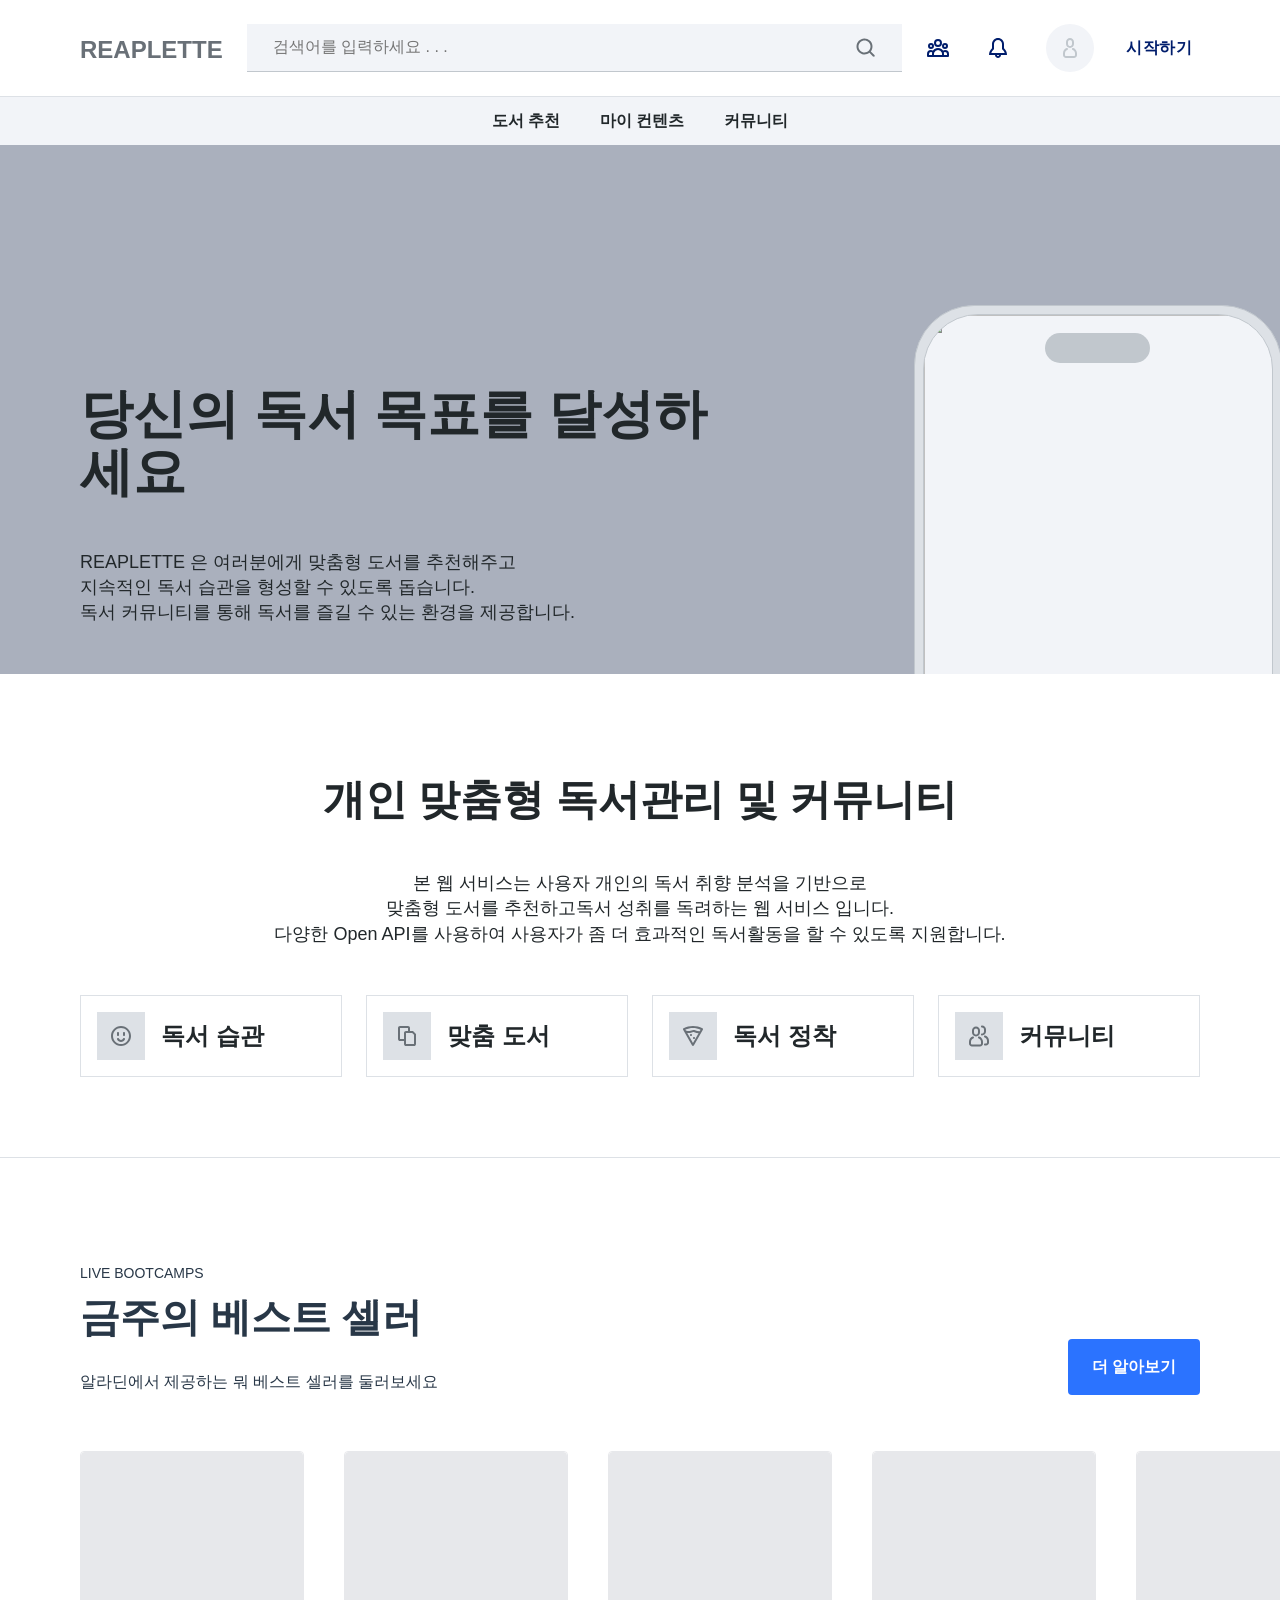
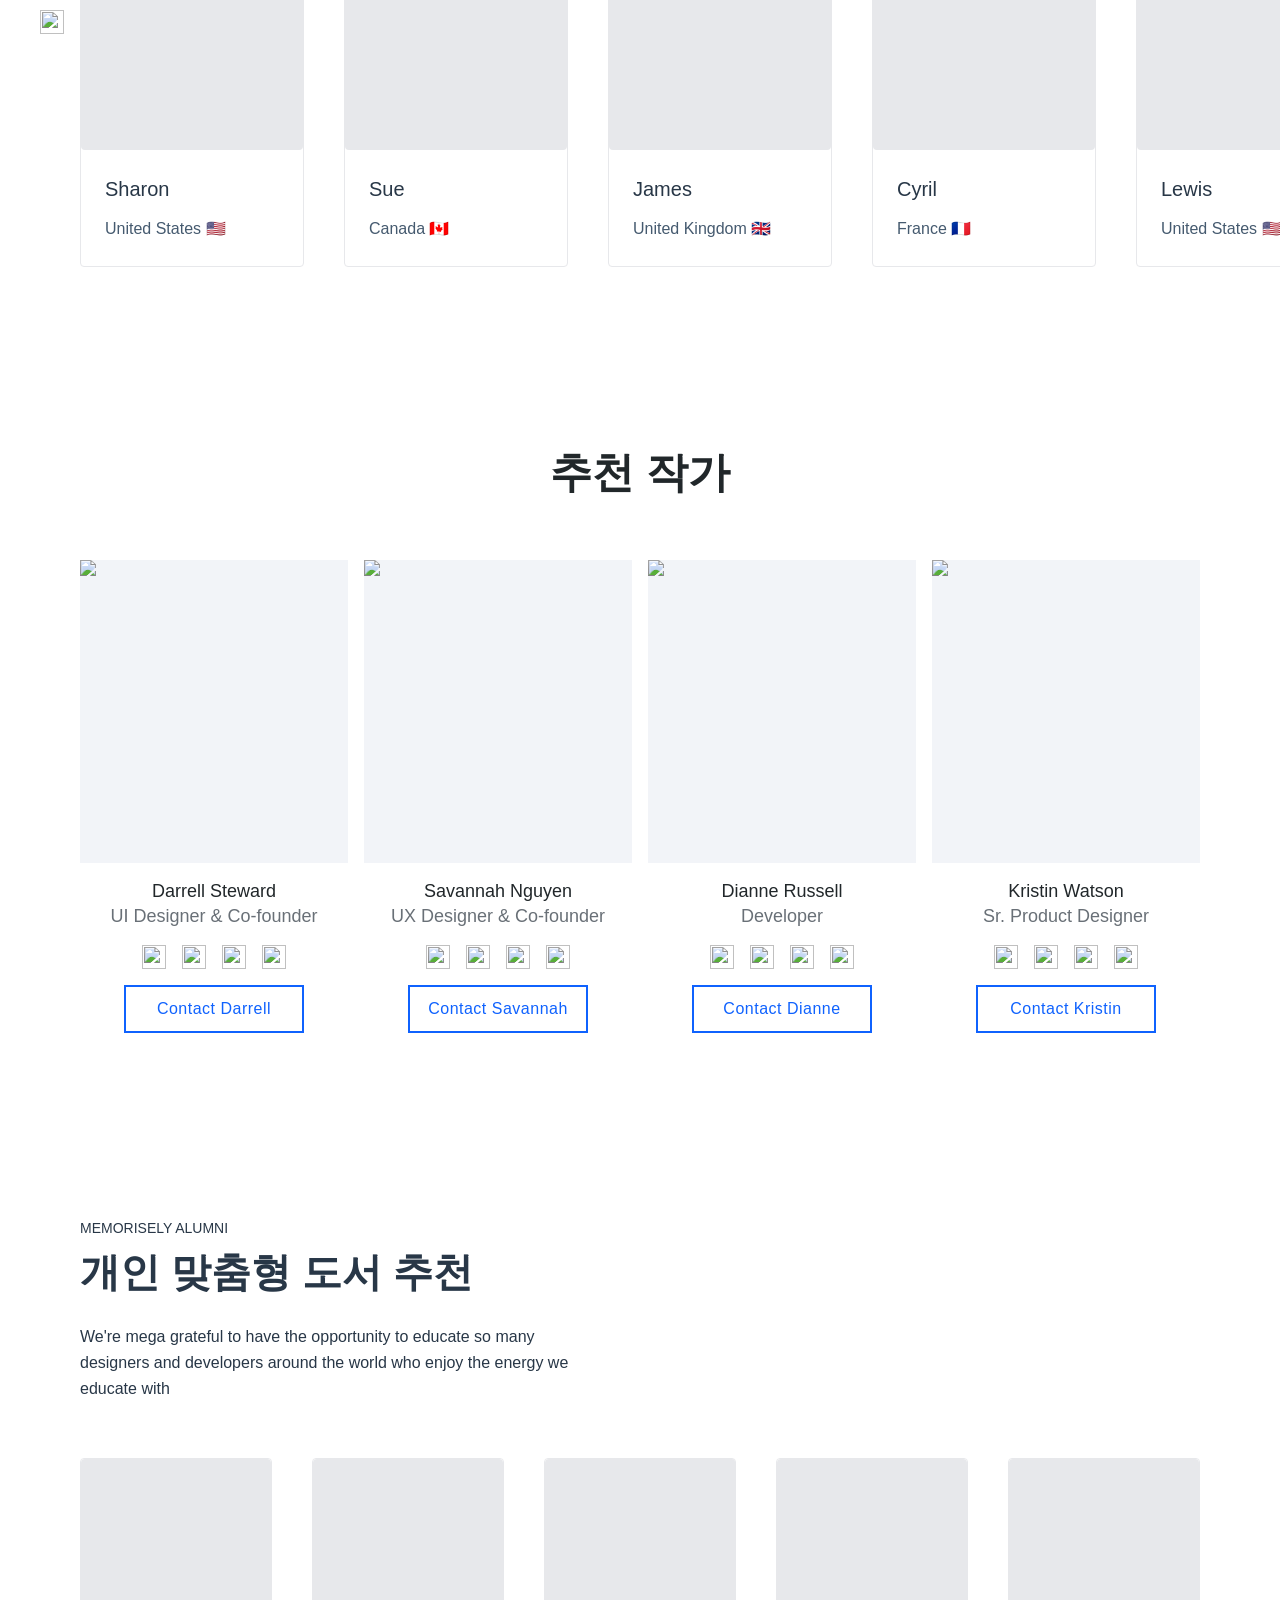
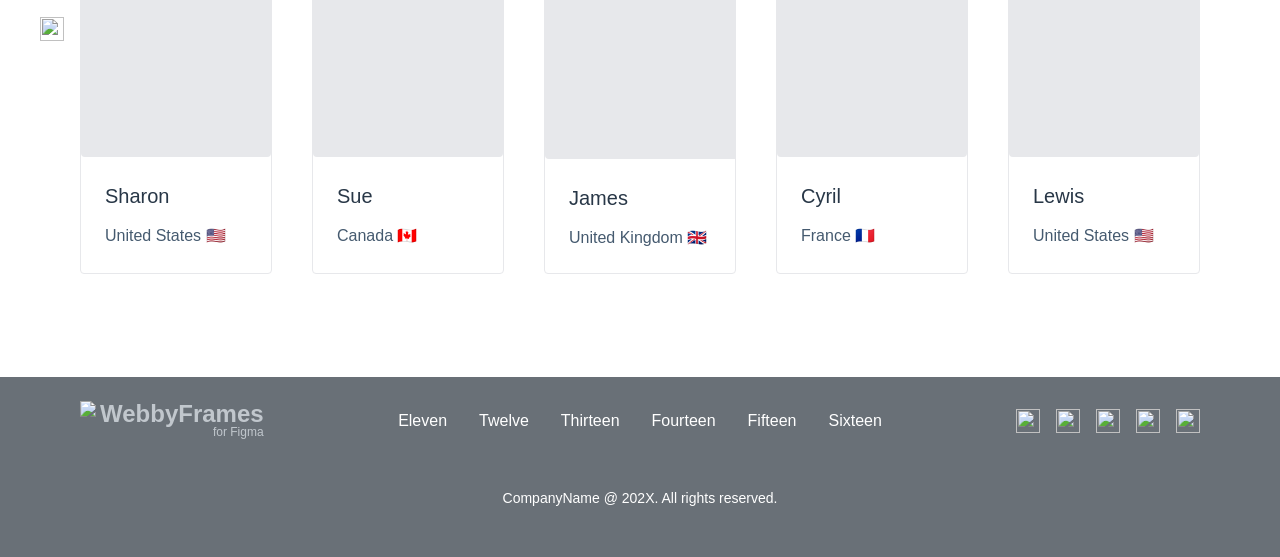
==== commit b3449adb: "폴더링 2차 정립" ====
--- a/webapp/WEB-INF/views/index.html
+++ b/webapp/WEB-INF/views/index.html
@@ -10,124 +10,6 @@
   
   
   <style>
-
-.container {
-    max-width: 1200px;
-    margin: 0 auto;
-    padding: 20px;
-  }
-  
-  .header {
-    display: flex;
-    justify-content: space-between;
-    align-items: center;
-    margin-bottom: 20px;
-  }
-  
-  .header h1 {
-    font-size: 1.5rem;
-    color: #333;
-  }
-  
-  .new-post-btn {
-    padding: 10px 20px;
-    background-color: #007bff;
-    color: white;
-    border: none;
-    border-radius: 5px;
-    cursor: pointer;
-    float: right;
-  }
-  
-  .new-post-btn:hover {
-    background-color: #0056b3;
-  }
-  
-  .post-grid {
-    display: grid;
-    grid-template-columns: repeat(4, 1fr);
-    gap: 20px;
-  }
-  
-  .post-card {
-    background: white;
-    border-radius: 8px;
-    box-shadow: 0 4px 8px rgba(0, 0, 0, 0.1);
-    overflow: hidden;
-    transition: transform 0.2s;
-  }
-  
-  .post-card:hover {
-    transform: translateY(-5px);
-  }
-  
-  .image-placeholder {
-    width: 100%;
-    height: 150px;
-    background-color: #ddd;
-  }
-  
-  .post-info {
-    padding: 15px;
-  }
-  
-  .category {
-    font-size: 0.9rem;
-    color: #007bff;
-  }
-  
-  .title {
-    font-size: 1.2rem;
-    color: #333;
-    margin: 10px 0;
-  }
-  
-  .description {
-    font-size: 0.9rem;
-    color: #666;
-  }
-  
-  .author {
-    display: flex;
-    align-items: center;
-    margin-top: 15px;
-  }
-  
-  .avatar-placeholder {
-    width: 40px;
-    height: 40px;
-    background-color: #ccc;
-    border-radius: 50%;
-    margin-right: 10px;
-  }
-  
-  .name {
-    font-size: 0.9rem;
-    font-weight: bold;
-    color: #333;
-  }
-  
-  .role {
-    font-size: 0.8rem;
-    color: #666;
-  }
-  
-  .view-more-btn {
-    display: block;
-    margin: 20px auto;
-    padding: 10px 20px;
-    background-color: #007bff;
-    color: white;
-    border: none;
-    border-radius: 5px;
-    cursor: pointer;
-  }
-  
-  .view-more-btn:hover {
-    background-color: #0056b3;
-  }
-  
-
    a,
    button,
    input,
@@ -183,7 +65,7 @@
                   
                   <input class="text2" placeholder="검색어를 입력하세요 . . .">
                   <img class="icon-jam-icons-outline-logos-search"
-                  src="../../resources/images/icon-jam-icons-outline-logos-search0.svg" />
+                  src="../resources/images/icon-jam-icons-outline-logos-search0.svg" />
                 </div>
               </form>
         
@@ -192,7 +74,7 @@
               <a href="/community/main">
                 <div class="buttons-group">
                   <img class="icon-heroicons-outline-user-group"
-                    src="../../resources/images/icon-heroicons-outline-user-group0.svg" />
+                    src="../resources/images/icon-heroicons-outline-user-group0.svg" />
                 </div>
               </a>
         
@@ -200,7 +82,7 @@
               <a href="/notification/list">
                 <div class="button">
                   <img class="icon-jam-icons-outline-logos-bell"
-                    src="../../resources/images/icon-jam-icons-outline-logos-bell0.svg" />
+                    src="../resources/images/icon-jam-icons-outline-logos-bell0.svg" />
                 </div>
               </a>
         
@@ -208,7 +90,7 @@
               <a href="/myPage/info">
                 <div class="user-thumb">
                   <img class="icon-jam-icons-outline-logos-user"
-                    src="../../resources/images/icon-jam-icons-outline-logos-user0.svg" />
+                    src="../resources/images/icon-jam-icons-outline-logos-user0.svg" />
                 </div>
         
               </a>
@@ -306,7 +188,6 @@
             </div>
           </div>
         </div>
-
         <div class="stats-card">
           <div class="content2">
             <div class="icon-container">
@@ -357,30 +238,27 @@
         </div>
       </div>
     </div>
-
-    
-    
-
-
     <div class="auto-layout-vertical">
-        <div class="auto-layout-horizontal">
-          <div class="auto-layout-vertical2">
-            <div class="auto-layout-vertical3">
-              
-              <div class="div2">금주의 베스트셀러</div>
-            </div>
-            <div
-              class="we-re-mega-grateful-to-have-the-opportunity-to-educate-so-many-designers-and-developers-around-the-world-who-enjoy-the-energy-we-educate-with"
-            >
-              REAPLETTE 에서 여러분들을 위한 베스트셀러 도서를 추천합니다 !
-            </div>
-          </div>
-          <div class="type-primary-size-large-status-enable2">
-            <div class="button5">Read Testimonials</div>
-          </div>
-        </div>
-        <div class="auto-layout-horizontal2">
-  
+      <div class="auto-layout-horizontal">
+        <div class="auto-layout-vertical2">
+          <div class="auto-layout-vertical3">
+            <div class="live-bootcamps">LIVE BOOTCAMPS</div>
+            <div class="div2">금주의 베스트 셀러</div>
+          </div>
+          <div class="div3">알라딘에서 제공하는 뭐 베스트 셀러를 둘러보세요</div>
+        </div>
+        <div class="type-primary-size-large-status-enable">
+          <div class="button3">더 알아보기</div>
+        </div>
+      </div>
+      <div class="auto-layout-horizontal2">
+        <div class="auto-layout-horizontal3">
+          <div class="type-only-icon-status-enable-size-large">
+            <img class="arrow-arrow-left-md" src="arrow-arrow-left-md0.svg" />
+          </div>
+          <div class="type-only-icon-status-enable-size-large2">
+            <img class="arrow-arrow-right-md" src="arrow-arrow-right-md0.svg" />
+          </div>
           <div class="style-informative-orientation-vertical">
             <div class="style-square"></div>
             <div class="auto-layout-vertical4">
@@ -399,9 +277,15 @@
               </div>
             </div>
           </div>
-  
-          
-  
+          <div class="style-informative-orientation-vertical">
+            <div class="style-square"></div>
+            <div class="auto-layout-vertical4">
+              <div class="auto-layout-vertical5">
+                <div class="james">James</div>
+                <div class="united-kingdom">United Kingdom 🇬🇧</div>
+              </div>
+            </div>
+          </div>
           <div class="style-informative-orientation-vertical">
             <div class="style-square"></div>
             <div class="auto-layout-vertical4">
@@ -411,7 +295,6 @@
               </div>
             </div>
           </div>
-  
           <div class="style-informative-orientation-vertical">
             <div class="style-square"></div>
             <div class="auto-layout-vertical4">
@@ -419,20 +302,17 @@
                 <div class="lewis">Lewis</div>
                 <div class="united-states">United States 🇺🇸</div>
               </div>
-            </div>  
-          </div>
-  
-        </div>
-      </div>
-
-
-    <!-- <div class="section3">
+            </div>
+          </div>
+        </div>
+      </div>
+    </div>
+    <div class="section3">
       <div class="section-text2">
         <div class="top2">
           <div class="secondary-headline">추천 작가</div>
         </div>
       </div>
-
       <div class="images">
         <div class="team-member">
           <img class="placeholder-picture" src="placeholder-picture0.png" />
@@ -555,20 +435,20 @@
           </div>
         </div>
       </div>
-    </div> -->
-
-
+    </div>
     <div class="auto-layout-vertical">
       <div class="auto-layout-horizontal">
         <div class="auto-layout-vertical2">
           <div class="auto-layout-vertical3">
-            
+            <div class="memorisely-alumni">MEMORISELY ALUMNI</div>
             <div class="div2">개인 맞춤형 도서 추천</div>
           </div>
           <div
             class="we-re-mega-grateful-to-have-the-opportunity-to-educate-so-many-designers-and-developers-around-the-world-who-enjoy-the-energy-we-educate-with"
           >
-            REAPLETTE 에서 여러분들을 위한 맞춤형 도서를 추천합니다 !
+            We&#039;re mega grateful to have the opportunity to educate so many
+            designers and developers around the world who enjoy the energy we
+            educate with
           </div>
         </div>
         <div class="type-primary-size-large-status-enable2">
@@ -576,7 +456,12 @@
         </div>
       </div>
       <div class="auto-layout-horizontal2">
-
+        <div class="type-only-icon-status-enable-size-large">
+          <img class="arrow-arrow-left-md2" src="arrow-arrow-left-md1.svg" />
+        </div>
+        <div class="type-only-icon-status-enable-size-large2">
+          <img class="arrow-arrow-right-md2" src="arrow-arrow-right-md1.svg" />
+        </div>
         <div class="style-informative-orientation-vertical">
           <div class="style-square"></div>
           <div class="auto-layout-vertical4">
@@ -595,9 +480,16 @@
             </div>
           </div>
         </div>
-
-        
-
+        <div class="style-informative-orientation-vertical2">
+          <div class="style-square2"></div>
+          <div class="frame-2297"></div>
+          <div class="auto-layout-vertical6">
+            <div class="auto-layout-vertical5">
+              <div class="james">James</div>
+              <div class="united-kingdom">United Kingdom 🇬🇧</div>
+            </div>
+          </div>
+        </div>
         <div class="style-informative-orientation-vertical">
           <div class="style-square"></div>
           <div class="auto-layout-vertical4">
@@ -607,7 +499,6 @@
             </div>
           </div>
         </div>
-
         <div class="style-informative-orientation-vertical">
           <div class="style-square"></div>
           <div class="auto-layout-vertical4">
@@ -615,100 +506,11 @@
               <div class="lewis">Lewis</div>
               <div class="united-states">United States 🇺🇸</div>
             </div>
-          </div>  
-        </div>
-
+          </div>
+        </div>
       </div>
     </div>
-
-
- <!-- 건호 섹션 부분 -->
-    <!-- <section class="container">
-        <div>
-            <header class="header">
-                <h1>🔥 실시간 인기 게시글</h1>
-            </header>
-
-            <div class="post-grid">
-
-                <div class="post-card">
-                    <div class="image-placeholder"></div>
-                    <div class="post-info">
-                        <p class="category">Category</p>
-                        <h3 class="title">Title</h3>
-                        <p class="description">
-                            Egestas elit dui scelerisque ut eu purus aliquam vitae habitasse.
-                        </p>
-                        <div class="author">
-                            <div class="avatar-placeholder"></div>
-                            <div>
-                                <p class="name">Jane Doe</p>
-                                <p class="role">Senior Designer</p>
-                            </div>
-                        </div>
-                    </div>
-                </div>
-
-                <div class="post-card">
-                    <div class="image-placeholder"></div>
-                    <div class="post-info">
-                        <p class="category">Category</p>
-                        <h3 class="title">Title</h3>
-                        <p class="description">
-                            Egestas elit dui scelerisque ut eu purus aliquam vitae habitasse.
-                        </p>
-                        <div class="author">
-                            <div class="avatar-placeholder"></div>
-                            <div>
-                                <p class="name">Jane Doe</p>
-                                <p class="role">Senior Designer</p>
-                            </div>
-                        </div>
-                    </div>
-                </div>
-
-                <div class="post-card">
-                    <div class="image-placeholder"></div>
-                    <div class="post-info">
-                        <p class="category">Category</p>
-                        <h3 class="title">Title</h3>
-                        <p class="description">
-                            Egestas elit dui scelerisque ut eu purus aliquam vitae habitasse.
-                        </p>
-                        <div class="author">
-                            <div class="avatar-placeholder"></div>
-                            <div>
-                                <p class="name">Jane Doe</p>
-                                <p class="role">Senior Designer</p>
-                            </div>
-                        </div>
-                    </div>
-                </div>
-
-                <div class="post-card">
-                    <div class="image-placeholder"></div>
-                    <div class="post-info">
-                        <p class="category">Category</p>
-                        <h3 class="title">Title</h3>
-                        <p class="description">
-                            Egestas elit dui scelerisque ut eu purus aliquam vitae habitasse.
-                        </p>
-                        <div class="author">
-                            <div class="avatar-placeholder"></div>
-                            <div>
-                                <p class="name">Jane Doe</p>
-                                <p class="role">Senior Designer</p>
-                            </div>
-                        </div>
-                    </div>
-                </div>
-            </div>
-        </div>
-    </section> -->
-
-
-    <!-- footer 부분 -->
-    <!-- <div class="desktop-m-logo-left-menu-icons-copy-layout-1">
+    <div class="desktop-m-logo-left-menu-icons-copy-layout-1">
       <div class="top3">
         <div class="logo-container">
           <div class="logo">
@@ -739,8 +541,6 @@
             <div class="menu-item5">Sixteen</div>
           </div>
         </div>
-        
-        
         <div class="social-icons">
           <img
             class="icon-jam-icons-outline-logos-youtube"
@@ -767,7 +567,7 @@
       <div class="company-name-202-x-all-rights-reserved">
         CompanyName @ 202X. All rights reserved.
       </div>
-    </div> -->
+    </div>
   </div>
   
 </body>
